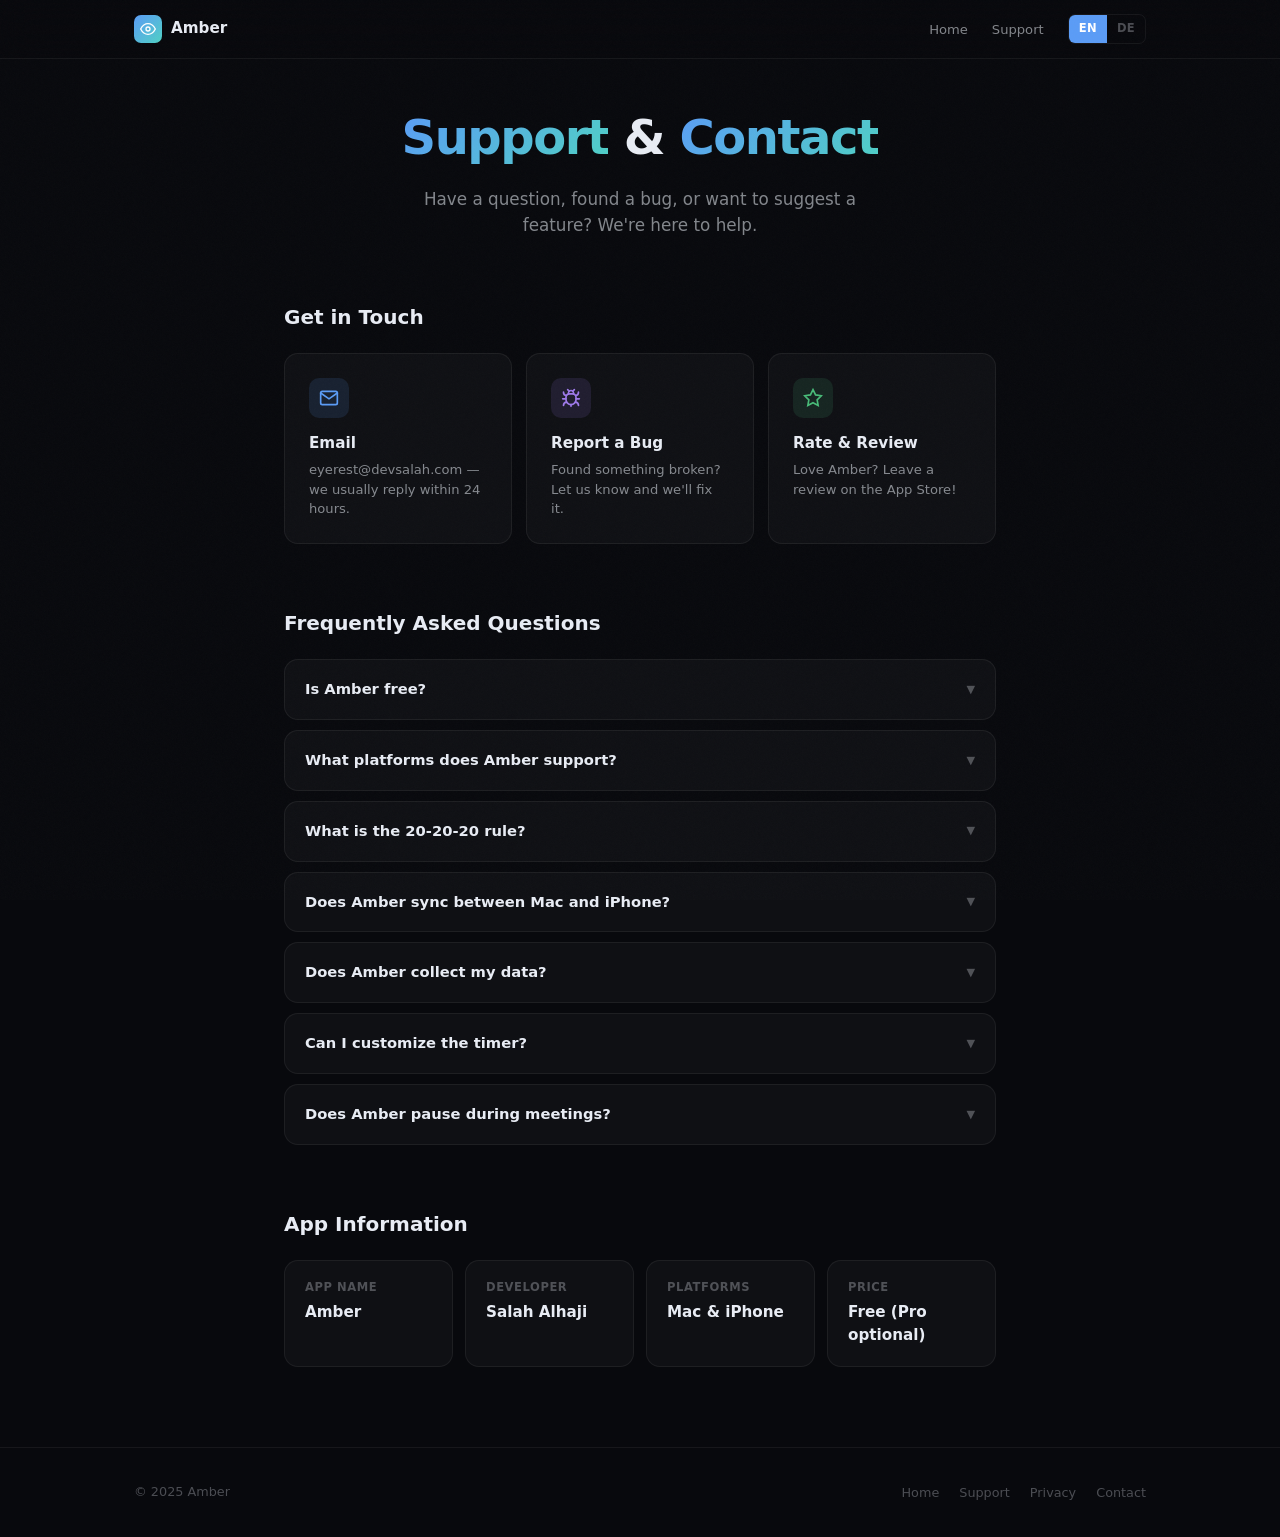
==== support/index.html @ 63a88ee1 "Rebrand EyeRest → Amber across landing pages - Product name EyeRest → Amber in titles, OG/Twitter me" ====
<!DOCTYPE html>
<html lang="en">
<head>
    <meta charset="UTF-8">
    <meta name="viewport" content="width=device-width, initial-scale=1.0">
    <title>Support & Contact — Amber</title>
    <meta name="description" content="Get help with Amber - Smart Eye Break Reminders. Contact support, FAQ, and bug reports.">
    <meta name="keywords" content="amber support, eye break app help, 20-20-20 rule app, contact, FAQ">
    <link rel="canonical" href="https://amber.devsalah.com/support/">
    <meta name="robots" content="index, follow">
    <meta name="author" content="Salah Alhaji">
    <meta name="theme-color" content="#08090d">
    <link rel="icon" type="image/svg+xml" href="/favicon.svg">

    <meta property="og:title" content="Support & Contact — Amber">
    <meta property="og:description" content="Get help with Amber. FAQ, bug reports, and contact.">
    <meta property="og:type" content="website">
    <meta property="og:url" content="https://amber.devsalah.com/support/">
    <meta property="og:site_name" content="Amber">
    <meta property="og:image" content="https://amber.devsalah.com/og-image.svg">

    <meta name="twitter:card" content="summary_large_image">
    <meta name="twitter:title" content="Support & Contact — Amber">
    <meta name="twitter:description" content="Get help with Amber. FAQ, bug reports, and contact.">
    <meta name="twitter:image" content="https://amber.devsalah.com/og-image.svg">

    <script type="application/ld+json">
    {
        "@context": "https://schema.org",
        "@type": "FAQPage",
        "mainEntity": [
            {
                "@type": "Question",
                "name": "Is Amber free?",
                "acceptedAnswer": { "@type": "Answer", "text": "Yes! Amber is free to download and use. Pro features are available as an optional upgrade." }
            },
            {
                "@type": "Question",
                "name": "What platforms does Amber support?",
                "acceptedAnswer": { "@type": "Answer", "text": "Amber is available for macOS (menu bar app) and iPhone (with widgets, Live Activities, and Dynamic Island)." }
            },
            {
                "@type": "Question",
                "name": "What is the 20-20-20 rule?",
                "acceptedAnswer": { "@type": "Answer", "text": "Every 20 minutes, look at something 20 feet (6 meters) away for 20 seconds. This helps reduce eye strain from screen use." }
            },
            {
                "@type": "Question",
                "name": "Does Amber sync between Mac and iPhone?",
                "acceptedAnswer": { "@type": "Answer", "text": "Yes, Amber uses iCloud to sync your settings between Mac and iPhone automatically." }
            },
            {
                "@type": "Question",
                "name": "Does Amber collect my data?",
                "acceptedAnswer": { "@type": "Answer", "text": "No personal data is collected. Amber uses Aptabase for fully anonymous usage analytics. All your data stays on your device." }
            }
        ]
    }
    </script>

    <link rel="stylesheet" href="/style.css">
    <style>
        .support { max-width: 760px; margin: 0 auto; padding: 100px 24px 80px; }
        .support-hero { text-align: center; margin-bottom: 64px; }
        .support-hero h1 {
            font-size: clamp(2rem, 5vw, 3rem); font-weight: 750;
            letter-spacing: -0.03em; margin-bottom: 12px;
        }
        .support-hero h1 span {
            background: linear-gradient(135deg, var(--blue), var(--cyan));
            -webkit-background-clip: text; -webkit-text-fill-color: transparent;
            background-clip: text;
        }
        .support-hero p { color: var(--text-2); font-size: 1.05rem; max-width: 460px; margin: 0 auto; }

        .section-title { font-size: 1.25rem; font-weight: 700; margin-bottom: 20px; }

        .contact-grid {
            display: grid; grid-template-columns: repeat(auto-fit, minmax(200px, 1fr));
            gap: 14px; margin-bottom: 64px;
        }
        .contact-card {
            background: var(--bg-card); border: 1px solid var(--border);
            border-radius: var(--r); padding: 24px; text-decoration: none;
            color: var(--text); transition: all 0.3s ease; display: block;
        }
        .contact-card:hover { border-color: var(--border-h); background: var(--bg-card-h); transform: translateY(-2px); }
        .contact-icon {
            width: 40px; height: 40px; border-radius: 10px;
            display: grid; place-items: center; margin-bottom: 14px;
        }
        .contact-icon svg { width: 20px; height: 20px; }
        .ci-blue { background: rgba(91,156,246,0.12); color: var(--blue); }
        .ci-green { background: rgba(72,187,120,0.12); color: var(--green); }
        .ci-purple { background: rgba(159,122,234,0.12); color: var(--purple); }
        .contact-card h3 { font-size: 0.95rem; font-weight: 650; margin-bottom: 4px; }
        .contact-card p { font-size: 0.82rem; color: var(--text-2); line-height: 1.5; }

        .faq-list { display: flex; flex-direction: column; gap: 10px; margin-bottom: 64px; }
        .faq-item {
            background: var(--bg-card); border: 1px solid var(--border);
            border-radius: var(--r); overflow: hidden;
        }
        .faq-q {
            width: 100%; background: none; border: none; color: var(--text);
            font-family: inherit; font-size: 0.92rem; font-weight: 600;
            text-align: left; padding: 18px 20px; cursor: pointer;
            display: flex; align-items: center; justify-content: space-between; gap: 1rem;
            transition: background 0.2s;
        }
        .faq-q:hover { background: rgba(91,156,246,0.03); }
        .faq-chev { font-size: 0.7rem; color: var(--text-3); transition: transform 0.3s ease; flex-shrink: 0; }
        .faq-item.open .faq-chev { transform: rotate(180deg); }
        .faq-a { max-height: 0; overflow: hidden; transition: max-height 0.35s ease; }
        .faq-item.open .faq-a { max-height: 300px; }
        .faq-a-inner { padding: 0 20px 18px; font-size: 0.87rem; color: var(--text-2); line-height: 1.7; }
        .faq-a-inner a { color: var(--cyan); }

        .info-grid {
            display: grid; grid-template-columns: repeat(auto-fit, minmax(160px, 1fr));
            gap: 12px;
        }
        .info-item {
            background: var(--bg-card); border: 1px solid var(--border);
            border-radius: var(--r); padding: 18px 20px;
        }
        .info-label {
            font-size: 0.72rem; font-weight: 600; color: var(--text-3);
            text-transform: uppercase; letter-spacing: 0.05em; margin-bottom: 4px;
        }
        .info-value { font-size: 0.95rem; font-weight: 650; }

        @media (max-width: 640px) {
            .support { padding: 80px 16px 60px; }
            .contact-grid { grid-template-columns: 1fr; }
        }
    </style>
</head>
<body>

<nav>
    <div class="w">
        <a href="/" class="n-brand">
            <span class="n-logo">
                <svg viewBox="0 0 24 24" fill="none" stroke="white" stroke-width="2" stroke-linecap="round"><path d="M1 12s4-8 11-8 11 8 11 8-4 8-11 8-11-8-11-8z"/><circle cx="12" cy="12" r="3"/></svg>
            </span>
            Amber
        </a>
        <ul class="n-links">
            <li><a href="/" data-en="Home" data-de="Startseite">Home</a></li>
            <li><a href="/support" data-en="Support" data-de="Support">Support</a></li>
            <li>
                <div class="lang-sw">
                    <button onclick="setLang('en')" class="on" id="btn-en">EN</button>
                    <button onclick="setLang('de')" id="btn-de">DE</button>
                </div>
            </li>
        </ul>
    </div>
</nav>

<div class="support">
    <div class="support-hero v">
        <h1><span data-en="Support" data-de="Support">Support</span> & <span data-en="Contact" data-de="Kontakt">Contact</span></h1>
        <p data-en="Have a question, found a bug, or want to suggest a feature? We're here to help." data-de="Hast du eine Frage, einen Bug gefunden oder einen Feature-Wunsch? Wir helfen gerne.">Have a question, found a bug, or want to suggest a feature? We're here to help.</p>
    </div>

    <h2 class="section-title v" data-en="Get in Touch" data-de="Kontaktiere uns">Get in Touch</h2>
    <div class="contact-grid">
        <a href="mailto:eyerest@devsalah.com" class="contact-card v">
            <div class="contact-icon ci-blue">
                <svg viewBox="0 0 24 24" fill="none" stroke="currentColor" stroke-width="2" stroke-linecap="round"><path d="M4 4h16c1.1 0 2 .9 2 2v12c0 1.1-.9 2-2 2H4c-1.1 0-2-.9-2-2V6c0-1.1.9-2 2-2z"/><polyline points="22,6 12,13 2,6"/></svg>
            </div>
            <h3 data-en="Email" data-de="E-Mail">Email</h3>
            <p data-en="eyerest@devsalah.com — we usually reply within 24 hours." data-de="eyerest@devsalah.com — wir antworten in der Regel innerhalb von 24 Stunden.">eyerest@devsalah.com — we usually reply within 24 hours.</p>
        </a>
        <a href="mailto:eyerest@devsalah.com?subject=Bug%20Report%20-%20Amber" class="contact-card v">
            <div class="contact-icon ci-purple">
                <svg viewBox="0 0 24 24" fill="none" stroke="currentColor" stroke-width="2" stroke-linecap="round"><path d="M8 2l1.88 1.88"/><path d="M14.12 3.88L16 2"/><path d="M9 7.13v-1a3.003 3.003 0 116 0v1"/><path d="M12 20c-3.3 0-6-2.7-6-6v-3a4 4 0 014-4h4a4 4 0 014 4v3c0 3.3-2.7 6-6 6"/><path d="M12 20v2"/><path d="M6.53 9C4.6 8.8 3 7.1 3 5"/><path d="M6 13H2"/><path d="M3 21c0-2.1 1.7-3.9 3.8-4"/><path d="M20.97 5c0 2.1-1.6 3.8-3.5 4"/><path d="M22 13h-4"/><path d="M17.2 17c2.1.1 3.8 1.9 3.8 4"/></svg>
            </div>
            <h3 data-en="Report a Bug" data-de="Bug melden">Report a Bug</h3>
            <p data-en="Found something broken? Let us know and we'll fix it." data-de="Etwas kaputt? Lass es uns wissen, wir reparieren es.">Found something broken? Let us know and we'll fix it.</p>
        </a>
        <a href="#" class="contact-card v">
            <div class="contact-icon ci-green">
                <svg viewBox="0 0 24 24" fill="none" stroke="currentColor" stroke-width="2" stroke-linecap="round"><path d="M12 2l3.09 6.26L22 9.27l-5 4.87 1.18 6.88L12 17.77l-6.18 3.25L7 14.14 2 9.27l6.91-1.01L12 2z"/></svg>
            </div>
            <h3 data-en="Rate & Review" data-de="Bewerten">Rate & Review</h3>
            <p data-en="Love Amber? Leave a review on the App Store!" data-de="Amber gefällt dir? Hinterlasse eine Bewertung im App Store!">Love Amber? Leave a review on the App Store!</p>
        </a>
    </div>

    <h2 class="section-title v" data-en="Frequently Asked Questions" data-de="Häufig gestellte Fragen">Frequently Asked Questions</h2>
    <div class="faq-list">
        <div class="faq-item">
            <button class="faq-q" onclick="this.parentElement.classList.toggle('open')">
                <span data-en="Is Amber free?" data-de="Ist Amber kostenlos?">Is Amber free?</span>
                <span class="faq-chev">&#9660;</span>
            </button>
            <div class="faq-a"><div class="faq-a-inner" data-en="Yes! Amber is free to download and use. Pro features like Strict Mode, Calendar Sync, Custom Sounds, and Overlay Themes are available as an optional upgrade." data-de="Ja! Amber ist kostenlos. Pro-Features wie Strenger Modus, Kalender-Sync, Eigene Sounds und Overlay-Themes sind als optionales Upgrade verfügbar.">Yes! Amber is free to download and use. Pro features like Strict Mode, Calendar Sync, Custom Sounds, and Overlay Themes are available as an optional upgrade.</div></div>
        </div>
        <div class="faq-item">
            <button class="faq-q" onclick="this.parentElement.classList.toggle('open')">
                <span data-en="What platforms does Amber support?" data-de="Welche Plattformen unterstützt Amber?">What platforms does Amber support?</span>
                <span class="faq-chev">&#9660;</span>
            </button>
            <div class="faq-a"><div class="faq-a-inner" data-en="Amber is available for macOS (lives in your menu bar) and iPhone (with Home Screen widgets, Live Activities, Dynamic Island, and Lock Screen controls)." data-de="Amber ist verfügbar für macOS (lebt in der Menüleiste) und iPhone (mit Home Screen Widgets, Live Activities, Dynamic Island und Sperrbildschirm-Steuerung).">Amber is available for macOS (lives in your menu bar) and iPhone (with Home Screen widgets, Live Activities, Dynamic Island, and Lock Screen controls).</div></div>
        </div>
        <div class="faq-item">
            <button class="faq-q" onclick="this.parentElement.classList.toggle('open')">
                <span data-en="What is the 20-20-20 rule?" data-de="Was ist die 20-20-20 Regel?">What is the 20-20-20 rule?</span>
                <span class="faq-chev">&#9660;</span>
            </button>
            <div class="faq-a"><div class="faq-a-inner" data-en="Every 20 minutes, look at something 20 feet (about 6 meters) away for 20 seconds. This simple practice, recommended by ophthalmologists, helps reduce digital eye strain." data-de="Alle 20 Minuten 20 Sekunden lang auf etwas in 6 Metern Entfernung schauen. Diese einfache Übung wird von Augenärzten empfohlen und hilft, digitale Augenbelastung zu reduzieren.">Every 20 minutes, look at something 20 feet (about 6 meters) away for 20 seconds. This simple practice, recommended by ophthalmologists, helps reduce digital eye strain.</div></div>
        </div>
        <div class="faq-item">
            <button class="faq-q" onclick="this.parentElement.classList.toggle('open')">
                <span data-en="Does Amber sync between Mac and iPhone?" data-de="Synchronisiert Amber zwischen Mac und iPhone?">Does Amber sync between Mac and iPhone?</span>
                <span class="faq-chev">&#9660;</span>
            </button>
            <div class="faq-a"><div class="faq-a-inner" data-en="Yes! Amber uses iCloud to automatically sync your settings between Mac and iPhone. No account needed — just your Apple ID." data-de="Ja! Amber nutzt iCloud, um deine Einstellungen automatisch zwischen Mac und iPhone zu synchronisieren. Kein Account nötig — nur deine Apple ID.">Yes! Amber uses iCloud to automatically sync your settings between Mac and iPhone. No account needed — just your Apple ID.</div></div>
        </div>
        <div class="faq-item">
            <button class="faq-q" onclick="this.parentElement.classList.toggle('open')">
                <span data-en="Does Amber collect my data?" data-de="Sammelt Amber meine Daten?">Does Amber collect my data?</span>
                <span class="faq-chev">&#9660;</span>
            </button>
            <div class="faq-a"><div class="faq-a-inner" data-en="No personal data is collected. Amber uses Aptabase for fully anonymous, GDPR-compliant usage analytics. All your preferences and statistics stay on your device. Read our <a href='/privacy.html'>Privacy Policy</a> for details." data-de="Keine persönlichen Daten werden erfasst. Amber verwendet Aptabase für vollständig anonyme, DSGVO-konforme Nutzungsanalysen. Alle Einstellungen und Statistiken bleiben auf deinem Gerät. Lies unsere <a href='/privacy.html'>Datenschutzerklärung</a> für Details.">No personal data is collected. Amber uses Aptabase for fully anonymous, GDPR-compliant usage analytics. All your preferences and statistics stay on your device. Read our <a href="/privacy.html">Privacy Policy</a> for details.</div></div>
        </div>
        <div class="faq-item">
            <button class="faq-q" onclick="this.parentElement.classList.toggle('open')">
                <span data-en="Can I customize the timer?" data-de="Kann ich den Timer anpassen?">Can I customize the timer?</span>
                <span class="faq-chev">&#9660;</span>
            </button>
            <div class="faq-a"><div class="faq-a-inner" data-en="Yes! You can set work intervals from 1 to 60 minutes and rest periods from 5 to 120 seconds. The default follows the 20-20-20 rule (20 minutes work, 20 seconds break)." data-de="Ja! Du kannst Arbeitsintervalle von 1 bis 60 Minuten und Pausen von 5 bis 120 Sekunden einstellen. Standard ist die 20-20-20 Regel (20 Minuten Arbeit, 20 Sekunden Pause).">Yes! You can set work intervals from 1 to 60 minutes and rest periods from 5 to 120 seconds. The default follows the 20-20-20 rule (20 minutes work, 20 seconds break).</div></div>
        </div>
        <div class="faq-item">
            <button class="faq-q" onclick="this.parentElement.classList.toggle('open')">
                <span data-en="Does Amber pause during meetings?" data-de="Pausiert Amber bei Meetings?">Does Amber pause during meetings?</span>
                <span class="faq-chev">&#9660;</span>
            </button>
            <div class="faq-a"><div class="faq-a-inner" data-en="Yes! With the Calendar Sync Pro feature, Amber automatically skips breaks during meetings and events. It will never interrupt a call." data-de="Ja! Mit der Kalender-Sync Pro-Funktion überspringt Amber automatisch Pausen während Terminen und Events. Es unterbricht nie einen Call.">Yes! With the Calendar Sync Pro feature, Amber automatically skips breaks during meetings and events. It will never interrupt a call.</div></div>
        </div>
    </div>

    <h2 class="section-title v" data-en="App Information" data-de="App-Informationen">App Information</h2>
    <div class="info-grid">
        <div class="info-item v">
            <div class="info-label" data-en="App Name" data-de="App-Name">App Name</div>
            <div class="info-value">Amber</div>
        </div>
        <div class="info-item v">
            <div class="info-label">Developer</div>
            <div class="info-value">Salah Alhaji</div>
        </div>
        <div class="info-item v">
            <div class="info-label" data-en="Platforms" data-de="Plattformen">Platforms</div>
            <div class="info-value">Mac & iPhone</div>
        </div>
        <div class="info-item v">
            <div class="info-label" data-en="Price" data-de="Preis">Price</div>
            <div class="info-value" data-en="Free (Pro optional)" data-de="Kostenlos (Pro optional)">Free (Pro optional)</div>
        </div>
    </div>
</div>

<footer>
    <div class="w">
        <span class="f-left">&copy; 2025 Amber</span>
        <ul class="f-links">
            <li><a href="/" data-en="Home" data-de="Startseite">Home</a></li>
            <li><a href="/support" data-en="Support" data-de="Support">Support</a></li>
            <li><a href="/privacy.html" data-en="Privacy" data-de="Datenschutz">Privacy</a></li>
            <li><a href="mailto:eyerest@devsalah.com" data-en="Contact" data-de="Kontakt">Contact</a></li>
        </ul>
    </div>
</footer>

<script>
let L = localStorage.getItem('lang') || 'en';
function setLang(l) {
    L = l; localStorage.setItem('lang', l);
    document.documentElement.lang = l;
    document.getElementById('btn-en').classList.toggle('on', l==='en');
    document.getElementById('btn-de').classList.toggle('on', l==='de');
    document.querySelectorAll('[data-en]').forEach(e => {
        const t = e.getAttribute('data-'+l);
        if(t) e.innerHTML = t;
    });
}
const obs = new IntersectionObserver(es => {
    es.forEach(e => { if(e.isIntersecting) e.target.classList.add('show'); });
}, { threshold: 0.15 });
document.querySelectorAll('.v').forEach(e => obs.observe(e));
setLang(L);
</script>
</body>
</html>
---- style.css ----
/* ===== Reset ===== */
*, *::before, *::after { margin: 0; padding: 0; box-sizing: border-box; }

:root {
    --bg: #08090d;
    --bg-2: #0e1017;
    --bg-card: rgba(255,255,255,0.03);
    --bg-card-h: rgba(255,255,255,0.06);
    --border: rgba(255,255,255,0.06);
    --border-h: rgba(255,255,255,0.12);
    --text: #e8ecf4;
    --text-2: rgba(232,236,244,0.55);
    --text-3: rgba(232,236,244,0.3);
    --blue: #5b9cf6;
    --cyan: #4fd1c5;
    --green: #48bb78;
    --yellow: #ecc94b;
    --orange: #ed8936;
    --purple: #9f7aea;
    --red: #fc8181;
    --r: 14px;
    --r-lg: 20px;
    --max: 1060px;
}

html { scroll-behavior: smooth; -webkit-font-smoothing: antialiased; }
body {
    font-family: 'SF Pro Display', -apple-system, BlinkMacSystemFont, system-ui, sans-serif;
    background: var(--bg);
    color: var(--text);
    line-height: 1.55;
    overflow-x: hidden;
}

/* noise overlay */
body::after {
    content: '';
    position: fixed;
    inset: 0;
    z-index: 9999;
    pointer-events: none;
    opacity: 0.025;
    background-image: url("data:image/svg+xml,%3Csvg viewBox='0 0 256 256' xmlns='http://www.w3.org/2000/svg'%3E%3Cfilter id='n'%3E%3CfeTurbulence type='fractalNoise' baseFrequency='0.9' numOctaves='4' stitchTiles='stitch'/%3E%3C/filter%3E%3Crect width='100%25' height='100%25' filter='url(%23n)'/%3E%3C/svg%3E");
    background-repeat: repeat;
    background-size: 128px;
}

a { color: inherit; text-decoration: none; }
img { display: block; max-width: 100%; }
button { font: inherit; cursor: pointer; }

.w { max-width: var(--max); margin: 0 auto; padding: 0 24px; }

/* ===== Nav ===== */
nav {
    position: fixed; top: 0; left: 0; right: 0; z-index: 100;
    padding: 14px 0;
    backdrop-filter: blur(16px); -webkit-backdrop-filter: blur(16px);
    background: rgba(8,9,13,0.75);
    border-bottom: 1px solid var(--border);
}
nav .w { display: flex; align-items: center; justify-content: space-between; }

.n-brand {
    display: flex; align-items: center; gap: 9px;
    font-weight: 700; font-size: 0.95rem;
}
.n-logo {
    width: 28px; height: 28px;
    background: linear-gradient(135deg, var(--blue), var(--cyan));
    border-radius: 7px;
    display: grid; place-items: center;
}
.n-logo svg { width: 16px; height: 16px; }

.n-links { display: flex; align-items: center; gap: 24px; list-style: none; }
.n-links a { font-size: 0.82rem; color: var(--text-2); transition: color .2s; font-weight: 500; }
.n-links a:hover { color: var(--text); }

.lang-sw {
    display: flex; border: 1px solid var(--border); border-radius: 7px; overflow: hidden;
}
.lang-sw button {
    background: none; border: none; color: var(--text-3);
    font-size: 0.72rem; font-weight: 700; padding: 5px 10px;
    letter-spacing: 0.03em; transition: all .2s;
}
.lang-sw button.on { background: var(--blue); color: #fff; }

.n-mob { display: none; background: none; border: none; color: var(--text); font-size: 20px; }

/* ===== Hero ===== */
.hero {
    min-height: 100vh; min-height: 100dvh;
    display: flex; align-items: center; justify-content: center;
    text-align: center; padding: 100px 0 80px;
    position: relative;
}

/* Subtle radial glow */
.hero::before {
    content: ''; position: absolute;
    top: -15%; left: 50%; transform: translateX(-50%);
    width: 700px; height: 700px;
    background: radial-gradient(circle, rgba(91,156,246,0.07) 0%, transparent 65%);
    pointer-events: none;
}

.hero-top {
    display: inline-flex; align-items: center; gap: 8px;
    border: 1px solid var(--border);
    padding: 6px 16px 6px 8px;
    border-radius: 100px;
    font-size: 0.78rem; font-weight: 500; color: var(--text-2);
    margin-bottom: 32px;
}
.hero-dot {
    width: 7px; height: 7px; border-radius: 50%;
    background: var(--green);
    box-shadow: 0 0 8px var(--green);
    animation: pulse 2s ease-in-out infinite;
}
@keyframes pulse { 0%,100%{ opacity:1; } 50%{ opacity:.4; } }

.hero h1 {
    font-size: clamp(2.6rem, 5.5vw, 4.2rem);
    font-weight: 750; line-height: 1.08;
    letter-spacing: -0.03em;
    margin-bottom: 20px;
}
.hero h1 span {
    background: linear-gradient(135deg, var(--blue), var(--cyan));
    -webkit-background-clip: text; background-clip: text;
    -webkit-text-fill-color: transparent;
}
.hero > .w > p {
    font-size: 1.05rem; color: var(--text-2);
    max-width: 440px; margin: 0 auto 36px;
    line-height: 1.65;
}

.hero-btns { display: flex; gap: 12px; justify-content: center; flex-wrap: wrap; }
.btn {
    display: inline-flex; align-items: center; gap: 8px;
    padding: 12px 24px; border-radius: 10px;
    font-size: 0.88rem; font-weight: 600;
    transition: transform .2s, box-shadow .2s;
}
.btn:hover { transform: translateY(-1px); }
.btn-p {
    background: linear-gradient(135deg, var(--blue), var(--cyan));
    color: #fff;
    box-shadow: 0 4px 20px rgba(91,156,246,0.25);
}
.btn-p:hover { box-shadow: 0 6px 28px rgba(91,156,246,0.35); }
.btn-s {
    background: var(--bg-card);
    border: 1px solid var(--border);
    color: var(--text);
}
.btn-s:hover { border-color: var(--border-h); background: var(--bg-card-h); }
.btn svg { width: 18px; height: 18px; flex-shrink: 0; }

/* ===== Device mockup ===== */
.hero-visual {
    margin-top: 64px;
    position: relative;
    display: flex; justify-content: center; gap: 24px;
    perspective: 1000px;
}

.device-mac {
    width: 580px; max-width: 80vw;
    border-radius: 12px;
    border: 1px solid var(--border);
    background: var(--bg-2);
    overflow: hidden;
    box-shadow: 0 20px 60px rgba(0,0,0,0.5);
}
.device-mac-bar {
    height: 32px; background: rgba(255,255,255,0.04);
    display: flex; align-items: center; padding: 0 12px; gap: 6px;
    border-bottom: 1px solid var(--border);
}
.device-mac-dot { width: 10px; height: 10px; border-radius: 50%; }
.device-mac-dot:nth-child(1) { background: #ff5f57; }
.device-mac-dot:nth-child(2) { background: #febc2e; }
.device-mac-dot:nth-child(3) { background: #28c840; }
.device-mac-body {
    aspect-ratio: 16/10;
    display: grid; place-items: center;
    color: var(--text-3); font-size: 0.85rem;
    position: relative; overflow: hidden;
}

/* Animated timer inside mac mockup */
.mock-timer {
    text-align: center;
}
.mock-timer-ring {
    width: 120px; height: 120px;
    border-radius: 50%;
    border: 3px solid var(--border);
    position: relative;
    margin: 0 auto 16px;
}
.mock-timer-ring::after {
    content: '';
    position: absolute; inset: -3px;
    border-radius: 50%;
    border: 3px solid transparent;
    border-top-color: var(--blue);
    animation: spin 4s linear infinite;
}
@keyframes spin { to { transform: rotate(360deg); } }
.mock-timer-time {
    position: absolute; inset: 0;
    display: grid; place-items: center;
    font-size: 1.5rem; font-weight: 700;
    font-variant-numeric: tabular-nums;
    color: var(--text);
}
.mock-timer-label {
    font-size: 0.75rem; color: var(--text-2);
    font-weight: 500;
}

.device-phone {
    width: 160px;
    border-radius: 24px;
    border: 1px solid var(--border);
    background: var(--bg-2);
    overflow: hidden;
    box-shadow: 0 20px 60px rgba(0,0,0,0.5);
    position: absolute;
    right: -40px; bottom: -20px;
}
.device-phone-notch {
    height: 24px; display: flex; justify-content: center; padding-top: 6px;
}
.device-phone-notch-inner {
    width: 60px; height: 14px;
    background: var(--bg); border-radius: 10px;
}
.device-phone-body {
    aspect-ratio: 9/16;
    display: grid; place-items: center;
    color: var(--text-3); font-size: 0.75rem;
    padding: 8px;
}

/* ===== Rule ===== */
.rule { padding: 100px 0; }
.rule .w { display: grid; grid-template-columns: 1fr 1fr; gap: 64px; align-items: center; }

.rule-text h2 {
    font-size: 2rem; font-weight: 750; letter-spacing: -0.02em;
    margin-bottom: 16px; line-height: 1.15;
}
.rule-text p { color: var(--text-2); max-width: 400px; }

.rule-steps { display: flex; flex-direction: column; gap: 16px; }
.rule-step {
    display: flex; align-items: center; gap: 20px;
    padding: 20px 24px;
    background: var(--bg-card);
    border: 1px solid var(--border);
    border-radius: var(--r);
    transition: border-color .2s, background .2s;
}
.rule-step:hover { border-color: var(--border-h); background: var(--bg-card-h); }

.rule-num {
    font-size: 2.2rem; font-weight: 800; line-height: 1;
    min-width: 56px; text-align: center;
    font-variant-numeric: tabular-nums;
}
.rule-step:nth-child(1) .rule-num { color: var(--blue); }
.rule-step:nth-child(2) .rule-num { color: var(--green); }
.rule-step:nth-child(3) .rule-num { color: var(--cyan); }

.rule-step-text strong { display: block; font-weight: 600; margin-bottom: 2px; }
.rule-step-text span { font-size: 0.85rem; color: var(--text-2); }

/* ===== Bento Features ===== */
.bento { padding: 100px 0; background: var(--bg-2); }
.bento-head { margin-bottom: 48px; }
.bento-head h2 {
    font-size: 2rem; font-weight: 750; letter-spacing: -0.02em;
    margin-bottom: 10px;
}
.bento-head p { color: var(--text-2); max-width: 460px; }

.bento-grid {
    display: grid;
    grid-template-columns: repeat(3, 1fr);
    grid-auto-rows: auto;
    gap: 14px;
}

.b-card {
    padding: 28px;
    background: var(--bg-card);
    border: 1px solid var(--border);
    border-radius: var(--r);
    transition: border-color .3s, background .3s;
    position: relative; overflow: hidden;
}
.b-card:hover { border-color: var(--border-h); background: var(--bg-card-h); }

.b-card.span-2 { grid-column: span 2; }

.b-icon {
    width: 40px; height: 40px;
    border-radius: 10px;
    display: grid; place-items: center;
    margin-bottom: 16px;
}
.b-icon svg { width: 20px; height: 20px; }

.b-card h3 { font-size: 0.95rem; font-weight: 650; margin-bottom: 6px; }
.b-card p { font-size: 0.85rem; color: var(--text-2); line-height: 1.55; max-width: 320px; }

/* icon colors */
.bi-blue { background: rgba(91,156,246,0.12); color: var(--blue); }
.bi-green { background: rgba(72,187,120,0.12); color: var(--green); }
.bi-purple { background: rgba(159,122,234,0.12); color: var(--purple); }
.bi-cyan { background: rgba(79,209,197,0.12); color: var(--cyan); }
.bi-orange { background: rgba(237,137,54,0.12); color: var(--orange); }
.bi-yellow { background: rgba(236,201,75,0.12); color: var(--yellow); }

/* ===== Platforms ===== */
.plat { padding: 100px 0; }
.plat .w { display: grid; grid-template-columns: 1fr 1fr; gap: 16px; }

.plat-card {
    padding: 36px;
    background: var(--bg-card);
    border: 1px solid var(--border);
    border-radius: var(--r-lg);
    transition: border-color .3s;
}
.plat-card:hover { border-color: var(--border-h); }

.plat-card h3 {
    display: flex; align-items: center; gap: 10px;
    font-size: 1.15rem; font-weight: 700; margin-bottom: 8px;
}
.plat-card h3 svg { width: 22px; height: 22px; color: var(--text-2); }
.plat-card > p { font-size: 0.85rem; color: var(--text-2); margin-bottom: 20px; }

.plat-list { list-style: none; display: flex; flex-direction: column; gap: 10px; }
.plat-list li {
    display: flex; align-items: center; gap: 10px;
    font-size: 0.85rem; color: var(--text-2);
}
.plat-check {
    width: 18px; height: 18px; flex-shrink: 0;
    border-radius: 50%;
    background: rgba(72,187,120,0.12);
    display: grid; place-items: center;
}
.plat-check svg { width: 10px; height: 10px; color: var(--green); }

/* ===== Pro ===== */
.pro { padding: 100px 0; background: var(--bg-2); position: relative; overflow: hidden; }
.pro::before {
    content: ''; position: absolute;
    top: -100px; right: -100px;
    width: 500px; height: 500px;
    background: radial-gradient(circle, rgba(236,201,75,0.04), transparent 65%);
    pointer-events: none;
}
.pro .w { position: relative; z-index: 1; text-align: center; }

.pro-pill {
    display: inline-flex; align-items: center; gap: 6px;
    background: linear-gradient(135deg, var(--yellow), var(--orange));
    color: #000; font-weight: 700; font-size: 0.78rem;
    padding: 6px 16px; border-radius: 100px;
    margin-bottom: 20px;
}
.pro-pill svg { width: 14px; height: 14px; }

.pro h2 {
    font-size: 2rem; font-weight: 750; letter-spacing: -0.02em;
    margin-bottom: 10px;
}
.pro > .w > p { color: var(--text-2); max-width: 420px; margin: 0 auto; }

.pro-grid {
    display: grid; grid-template-columns: repeat(3, 1fr);
    gap: 14px; margin-top: 40px; text-align: left;
}
.pro-item {
    padding: 22px;
    background: var(--bg-card);
    border: 1px solid var(--border);
    border-radius: var(--r);
    transition: border-color .3s;
}
.pro-item:hover { border-color: var(--border-h); }
.pro-item h4 { font-size: 0.9rem; font-weight: 650; margin-bottom: 4px; }
.pro-item p { font-size: 0.8rem; color: var(--text-2); line-height: 1.5; }

/* ===== CTA ===== */
.cta {
    padding: 120px 0; text-align: center;
    position: relative;
}
.cta::before {
    content: ''; position: absolute;
    bottom: 0; left: 50%; transform: translateX(-50%);
    width: 600px; height: 300px;
    background: radial-gradient(ellipse, rgba(79,209,197,0.06), transparent 70%);
    pointer-events: none;
}
.cta .w { position: relative; z-index: 1; }
.cta h2 {
    font-size: clamp(1.8rem, 4vw, 2.8rem);
    font-weight: 750; letter-spacing: -0.025em;
    margin-bottom: 12px;
}
.cta p { color: var(--text-2); margin-bottom: 36px; }

/* ===== Footer ===== */
footer {
    padding: 32px 0;
    border-top: 1px solid var(--border);
}
footer .w {
    display: flex; align-items: center; justify-content: space-between;
    flex-wrap: wrap; gap: 12px;
}
.f-left { font-size: 0.8rem; color: var(--text-3); }
.f-links { display: flex; gap: 20px; list-style: none; }
.f-links a { font-size: 0.8rem; color: var(--text-3); transition: color .2s; }
.f-links a:hover { color: var(--text); }

/* ===== Scroll Animation ===== */
.v {
    opacity: 0; transform: translateY(20px);
    transition: opacity .55s ease, transform .55s ease;
}
.v.show { opacity: 1; transform: translateY(0); }

/* ===== Responsive ===== */
@media (max-width: 800px) {
    section, .bento, .pro, .cta { padding: 64px 0; }
    .n-links { display: none; }
    .n-links.open {
        display: flex; flex-direction: column;
        position: absolute; top: 100%; left: 0; right: 0;
        background: var(--bg-2); border: 1px solid var(--border);
        border-radius: 0 0 var(--r) var(--r);
        padding: 16px; gap: 14px; margin-top: 14px;
    }
    .n-mob { display: block; }

    .rule .w { grid-template-columns: 1fr; gap: 40px; }
    .bento-grid { grid-template-columns: 1fr; }
    .b-card.span-2 { grid-column: span 1; }
    .plat .w { grid-template-columns: 1fr; }
    .pro-grid { grid-template-columns: 1fr; }

    .device-phone { display: none; }
    .device-mac { width: 100%; }

    .hero h1 { font-size: 2.2rem; }
    .hero-visual { margin-top: 48px; }
}

/* ===== Waitlist Section ===== */
.waitlist-section {
  text-align: center;
  padding: 60px 20px;
  background: #f8f8f8;
}
.waitlist-section h2 { font-size: 2rem; margin-bottom: 10px; color: #111; }
.waitlist-section p { color: #666; margin-bottom: 20px; }
#countdown { font-size: 1.2rem; font-weight: bold; margin-bottom: 30px; color: #333; }
#waitlist-form { display: flex; justify-content: center; gap: 10px; flex-wrap: wrap; }
#waitlist-form input[type="email"] { padding: 12px 20px; border: 1px solid #ddd; border-radius: 8px; font-size: 1rem; width: 280px; }
#waitlist-form button { padding: 12px 28px; background: #000; color: #fff; border: none; border-radius: 8px; font-size: 1rem; cursor: pointer; }
#waitlist-form button:hover { background: #333; }
#waitlist-message { margin-top: 15px; font-weight: bold; }
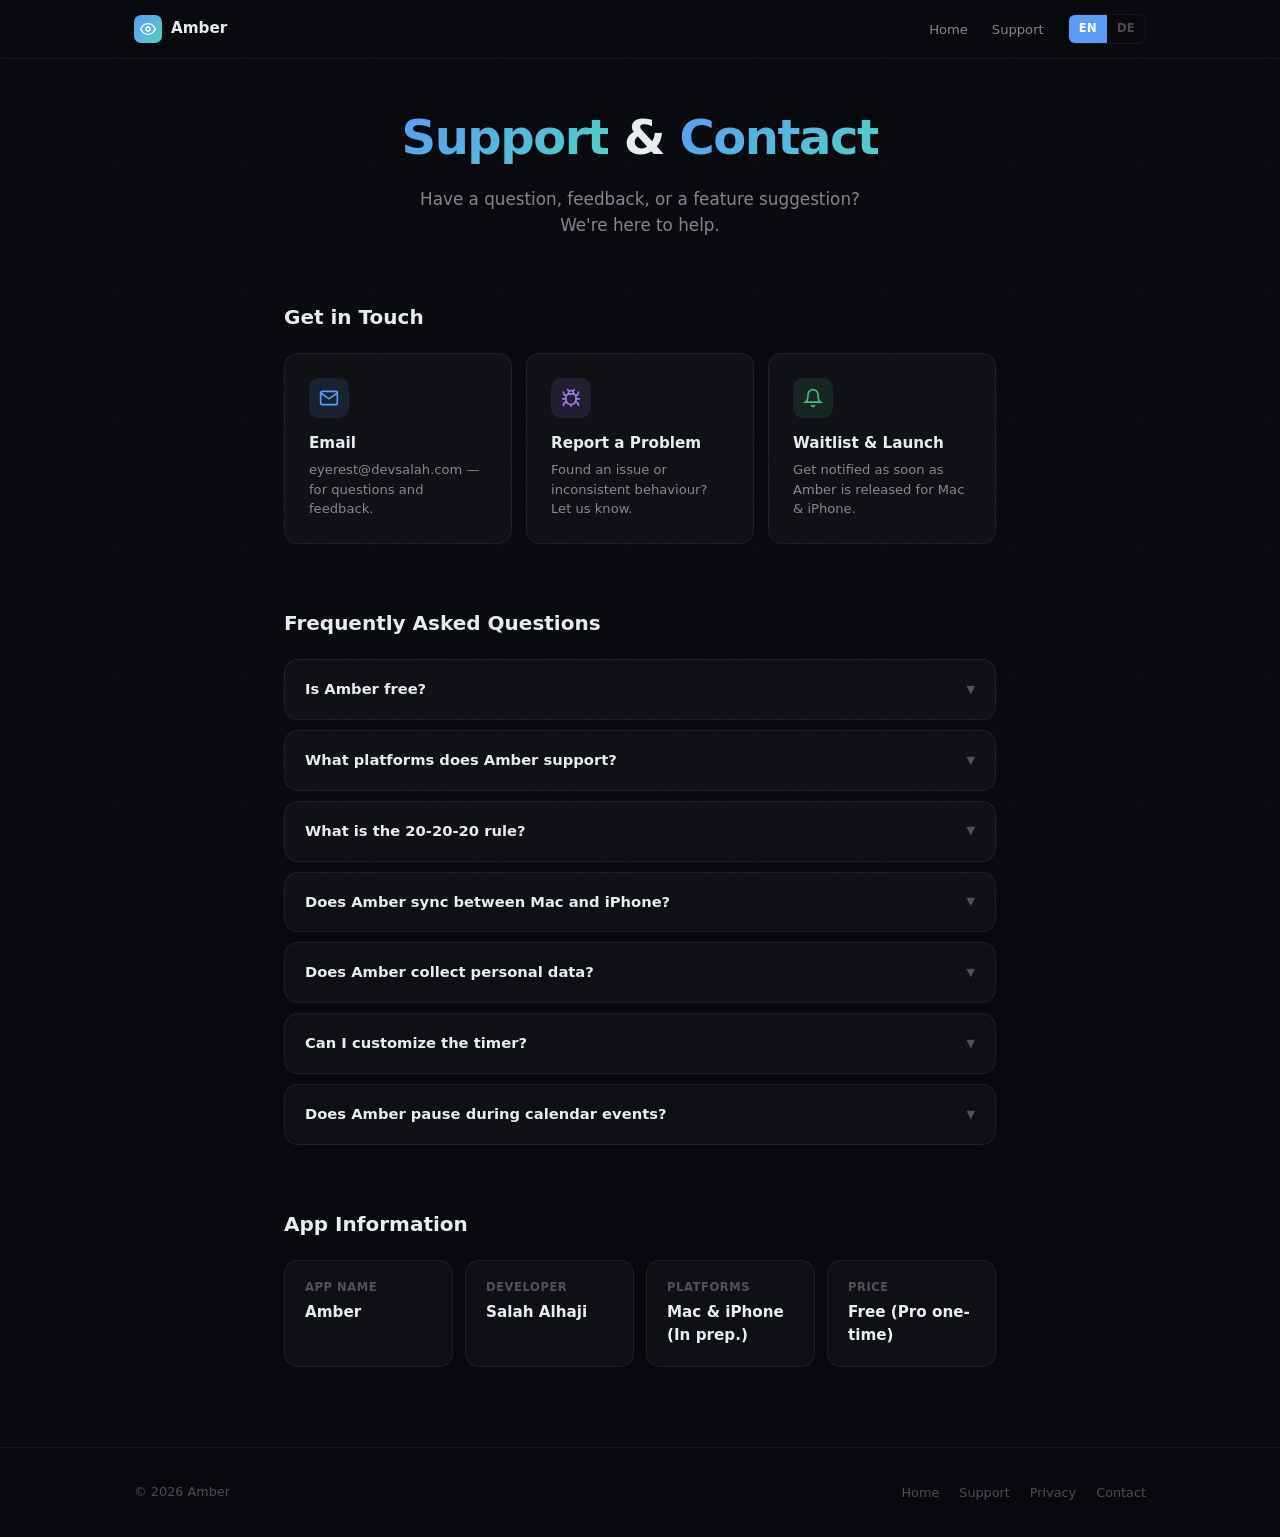
==== commit f90b4072: "fix: landingpage auf wahren vorabstand bringen - verfügbarkeit: "in vorbereitung" statt "available n" ====
--- a/support/index.html
+++ b/support/index.html
@@ -4,7 +4,7 @@
     <meta charset="UTF-8">
     <meta name="viewport" content="width=device-width, initial-scale=1.0">
     <title>Support & Contact — Amber</title>
-    <meta name="description" content="Get help with Amber - Smart Eye Break Reminders. Contact support, FAQ, and bug reports.">
+    <meta name="description" content="Get help with Amber - Smart Eye Break Reminders. Contact support, FAQ, and project information.">
     <meta name="keywords" content="amber support, eye break app help, 20-20-20 rule app, contact, FAQ">
     <link rel="canonical" href="https://amber.devsalah.com/support/">
     <meta name="robots" content="index, follow">
@@ -32,27 +32,27 @@
             {
                 "@type": "Question",
                 "name": "Is Amber free?",
-                "acceptedAnswer": { "@type": "Answer", "text": "Yes! Amber is free to download and use. Pro features are available as an optional upgrade." }
+                "acceptedAnswer": { "@type": "Answer", "text": "Amber is in preparation. The base version will be free; Amber Pro is an optional one-time purchase without subscription." }
             },
             {
                 "@type": "Question",
                 "name": "What platforms does Amber support?",
-                "acceptedAnswer": { "@type": "Answer", "text": "Amber is available for macOS (menu bar app) and iPhone (with widgets, Live Activities, and Dynamic Island)." }
+                "acceptedAnswer": { "@type": "Answer", "text": "Amber is in preparation for macOS (menu bar app) and iPhone (with widgets, Live Activities, and Dynamic Island)." }
             },
             {
                 "@type": "Question",
                 "name": "What is the 20-20-20 rule?",
-                "acceptedAnswer": { "@type": "Answer", "text": "Every 20 minutes, look at something 20 feet (6 meters) away for 20 seconds. This helps reduce eye strain from screen use." }
+                "acceptedAnswer": { "@type": "Answer", "text": "Every 20 minutes, look at something 20 feet (about 6 meters) away for 20 seconds. It is a simple rule of thumb for regular screen breaks." }
             },
             {
                 "@type": "Question",
                 "name": "Does Amber sync between Mac and iPhone?",
-                "acceptedAnswer": { "@type": "Answer", "text": "Yes, Amber uses iCloud to sync your settings between Mac and iPhone automatically." }
+                "acceptedAnswer": { "@type": "Answer", "text": "Your settings sync via iCloud. With Amber Pro, a break on one device can also show a reminder on your other device; the timers themselves are not kept in sync." }
             },
             {
                 "@type": "Question",
                 "name": "Does Amber collect my data?",
-                "acceptedAnswer": { "@type": "Answer", "text": "No personal data is collected. Amber uses Aptabase for fully anonymous usage analytics. All your data stays on your device." }
+                "acceptedAnswer": { "@type": "Answer", "text": "Amber needs no account. Break history stays on your device; settings are also synced via iCloud. The app sends usage statistics (Aptabase) and crash reports (self-hosted Bugsink) without name or email address." }
             }
         ]
     }
@@ -117,7 +117,7 @@
         .faq-a-inner a { color: var(--cyan); }
 
         .info-grid {
-            display: grid; grid-template-columns: repeat(auto-fit, minmax(160px, 1fr));
+            display: grid; grid-template-columns: repeat(auto-fit, minmax(140px, 1fr));
             gap: 12px;
         }
         .info-item {
@@ -161,8 +161,8 @@
 
 <div class="support">
     <div class="support-hero v">
-        <h1><span data-en="Support" data-de="Support">Support</span> & <span data-en="Contact" data-de="Kontakt">Contact</span></h1>
-        <p data-en="Have a question, found a bug, or want to suggest a feature? We're here to help." data-de="Hast du eine Frage, einen Bug gefunden oder einen Feature-Wunsch? Wir helfen gerne.">Have a question, found a bug, or want to suggest a feature? We're here to help.</p>
+        <h1><span data-en="Support" data-de="Support">Support</span> &amp; <span data-en="Contact" data-de="Kontakt">Contact</span></h1>
+        <p data-en="Have a question, feedback, or a feature suggestion? We're here to help." data-de="Hast du eine Frage, Feedback oder einen Feature-Wunsch? Wir helfen gerne.">Have a question, feedback, or a feature suggestion? We're here to help.</p>
     </div>
 
     <h2 class="section-title v" data-en="Get in Touch" data-de="Kontaktiere uns">Get in Touch</h2>
@@ -172,21 +172,21 @@
                 <svg viewBox="0 0 24 24" fill="none" stroke="currentColor" stroke-width="2" stroke-linecap="round"><path d="M4 4h16c1.1 0 2 .9 2 2v12c0 1.1-.9 2-2 2H4c-1.1 0-2-.9-2-2V6c0-1.1.9-2 2-2z"/><polyline points="22,6 12,13 2,6"/></svg>
             </div>
             <h3 data-en="Email" data-de="E-Mail">Email</h3>
-            <p data-en="eyerest@devsalah.com — we usually reply within 24 hours." data-de="eyerest@devsalah.com — wir antworten in der Regel innerhalb von 24 Stunden.">eyerest@devsalah.com — we usually reply within 24 hours.</p>
+            <p data-en="eyerest@devsalah.com — for questions and feedback." data-de="eyerest@devsalah.com — für Fragen und Feedback.">eyerest@devsalah.com — for questions and feedback.</p>
         </a>
         <a href="mailto:eyerest@devsalah.com?subject=Bug%20Report%20-%20Amber" class="contact-card v">
             <div class="contact-icon ci-purple">
                 <svg viewBox="0 0 24 24" fill="none" stroke="currentColor" stroke-width="2" stroke-linecap="round"><path d="M8 2l1.88 1.88"/><path d="M14.12 3.88L16 2"/><path d="M9 7.13v-1a3.003 3.003 0 116 0v1"/><path d="M12 20c-3.3 0-6-2.7-6-6v-3a4 4 0 014-4h4a4 4 0 014 4v3c0 3.3-2.7 6-6 6"/><path d="M12 20v2"/><path d="M6.53 9C4.6 8.8 3 7.1 3 5"/><path d="M6 13H2"/><path d="M3 21c0-2.1 1.7-3.9 3.8-4"/><path d="M20.97 5c0 2.1-1.6 3.8-3.5 4"/><path d="M22 13h-4"/><path d="M17.2 17c2.1.1 3.8 1.9 3.8 4"/></svg>
             </div>
-            <h3 data-en="Report a Bug" data-de="Bug melden">Report a Bug</h3>
-            <p data-en="Found something broken? Let us know and we'll fix it." data-de="Etwas kaputt? Lass es uns wissen, wir reparieren es.">Found something broken? Let us know and we'll fix it.</p>
-        </a>
-        <a href="#" class="contact-card v">
+            <h3 data-en="Report a Problem" data-de="Problem melden">Report a Problem</h3>
+            <p data-en="Found an issue or inconsistent behaviour? Let us know." data-de="Problem oder Fehler gefunden? Gib uns Bescheid.">Found an issue or inconsistent behaviour? Let us know.</p>
+        </a>
+        <a href="/#waitlist" class="contact-card v">
             <div class="contact-icon ci-green">
-                <svg viewBox="0 0 24 24" fill="none" stroke="currentColor" stroke-width="2" stroke-linecap="round"><path d="M12 2l3.09 6.26L22 9.27l-5 4.87 1.18 6.88L12 17.77l-6.18 3.25L7 14.14 2 9.27l6.91-1.01L12 2z"/></svg>
+                <svg viewBox="0 0 24 24" fill="none" stroke="currentColor" stroke-width="2" stroke-linecap="round"><path d="M18 8A6 6 0 0 0 6 8c0 7-3 9-3 9h18s-3-2-3-9"></path><path d="M13.73 21a2 2 0 0 1-3.46 0"></path></svg>
             </div>
-            <h3 data-en="Rate & Review" data-de="Bewerten">Rate & Review</h3>
-            <p data-en="Love Amber? Leave a review on the App Store!" data-de="Amber gefällt dir? Hinterlasse eine Bewertung im App Store!">Love Amber? Leave a review on the App Store!</p>
+            <h3 data-en="Waitlist &amp; Launch" data-de="Warteliste &amp; Start">Waitlist &amp; Launch</h3>
+            <p data-en="Get notified as soon as Amber is released for Mac &amp; iPhone." data-de="Werde benachrichtigt, sobald Amber für Mac und iPhone verfügbar ist.">Get notified as soon as Amber is released for Mac &amp; iPhone.</p>
         </a>
     </div>
 
@@ -197,49 +197,49 @@
                 <span data-en="Is Amber free?" data-de="Ist Amber kostenlos?">Is Amber free?</span>
                 <span class="faq-chev">&#9660;</span>
             </button>
-            <div class="faq-a"><div class="faq-a-inner" data-en="Yes! Amber is free to download and use. Pro features like Strict Mode, Calendar Sync, Custom Sounds, and Overlay Themes are available as an optional upgrade." data-de="Ja! Amber ist kostenlos. Pro-Features wie Strenger Modus, Kalender-Sync, Eigene Sounds und Overlay-Themes sind als optionales Upgrade verfügbar.">Yes! Amber is free to download and use. Pro features like Strict Mode, Calendar Sync, Custom Sounds, and Overlay Themes are available as an optional upgrade.</div></div>
+            <div class="faq-a"><div class="faq-a-inner" data-en="Yes. The base version is free and includes the timer, break types and work hours. Amber Pro is an optional one-time purchase — no subscription." data-de="Ja. Die Basisversion ist kostenlos und enthält Timer, Pausenarten und Arbeitszeiten. Amber Pro ist ein optionaler Einmalkauf – kein Abo.">Yes. The base version is free and includes the timer, break types and work hours. Amber Pro is an optional one-time purchase — no subscription.</div></div>
         </div>
         <div class="faq-item">
             <button class="faq-q" onclick="this.parentElement.classList.toggle('open')">
                 <span data-en="What platforms does Amber support?" data-de="Welche Plattformen unterstützt Amber?">What platforms does Amber support?</span>
                 <span class="faq-chev">&#9660;</span>
             </button>
-            <div class="faq-a"><div class="faq-a-inner" data-en="Amber is available for macOS (lives in your menu bar) and iPhone (with Home Screen widgets, Live Activities, Dynamic Island, and Lock Screen controls)." data-de="Amber ist verfügbar für macOS (lebt in der Menüleiste) und iPhone (mit Home Screen Widgets, Live Activities, Dynamic Island und Sperrbildschirm-Steuerung).">Amber is available for macOS (lives in your menu bar) and iPhone (with Home Screen widgets, Live Activities, Dynamic Island, and Lock Screen controls).</div></div>
+            <div class="faq-a"><div class="faq-a-inner" data-en="Amber is in preparation for macOS (menu bar application) and iPhone (with widgets, Live Activities, and Dynamic Island)." data-de="Amber ist für macOS (Menüleisten-App) und iPhone (mit Widgets, Live Activities und Dynamic Island) in Vorbereitung.">Amber is in preparation for macOS (menu bar application) and iPhone (with widgets, Live Activities, and Dynamic Island).</div></div>
         </div>
         <div class="faq-item">
             <button class="faq-q" onclick="this.parentElement.classList.toggle('open')">
                 <span data-en="What is the 20-20-20 rule?" data-de="Was ist die 20-20-20 Regel?">What is the 20-20-20 rule?</span>
                 <span class="faq-chev">&#9660;</span>
             </button>
-            <div class="faq-a"><div class="faq-a-inner" data-en="Every 20 minutes, look at something 20 feet (about 6 meters) away for 20 seconds. This simple practice, recommended by ophthalmologists, helps reduce digital eye strain." data-de="Alle 20 Minuten 20 Sekunden lang auf etwas in 6 Metern Entfernung schauen. Diese einfache Übung wird von Augenärzten empfohlen und hilft, digitale Augenbelastung zu reduzieren.">Every 20 minutes, look at something 20 feet (about 6 meters) away for 20 seconds. This simple practice, recommended by ophthalmologists, helps reduce digital eye strain.</div></div>
+            <div class="faq-a"><div class="faq-a-inner" data-en="Every 20 minutes, look at something 20 feet (about 6 meters) away for 20 seconds. It is a simple rule of thumb for regular screen breaks." data-de="Alle 20 Minuten 20 Sekunden lang auf etwas in etwa 6 Metern Entfernung schauen. Sie ist eine einfache Faustregel für regelmäßige Bildschirmpausen.">Every 20 minutes, look at something 20 feet (about 6 meters) away for 20 seconds. It is a simple rule of thumb for regular screen breaks.</div></div>
         </div>
         <div class="faq-item">
             <button class="faq-q" onclick="this.parentElement.classList.toggle('open')">
                 <span data-en="Does Amber sync between Mac and iPhone?" data-de="Synchronisiert Amber zwischen Mac und iPhone?">Does Amber sync between Mac and iPhone?</span>
                 <span class="faq-chev">&#9660;</span>
             </button>
-            <div class="faq-a"><div class="faq-a-inner" data-en="Yes! Amber uses iCloud to automatically sync your settings between Mac and iPhone. No account needed — just your Apple ID." data-de="Ja! Amber nutzt iCloud, um deine Einstellungen automatisch zwischen Mac und iPhone zu synchronisieren. Kein Account nötig — nur deine Apple ID.">Yes! Amber uses iCloud to automatically sync your settings between Mac and iPhone. No account needed — just your Apple ID.</div></div>
-        </div>
-        <div class="faq-item">
-            <button class="faq-q" onclick="this.parentElement.classList.toggle('open')">
-                <span data-en="Does Amber collect my data?" data-de="Sammelt Amber meine Daten?">Does Amber collect my data?</span>
-                <span class="faq-chev">&#9660;</span>
-            </button>
-            <div class="faq-a"><div class="faq-a-inner" data-en="No personal data is collected. Amber uses Aptabase for fully anonymous, GDPR-compliant usage analytics. All your preferences and statistics stay on your device. Read our <a href='/privacy.html'>Privacy Policy</a> for details." data-de="Keine persönlichen Daten werden erfasst. Amber verwendet Aptabase für vollständig anonyme, DSGVO-konforme Nutzungsanalysen. Alle Einstellungen und Statistiken bleiben auf deinem Gerät. Lies unsere <a href='/privacy.html'>Datenschutzerklärung</a> für Details.">No personal data is collected. Amber uses Aptabase for fully anonymous, GDPR-compliant usage analytics. All your preferences and statistics stay on your device. Read our <a href="/privacy.html">Privacy Policy</a> for details.</div></div>
+            <div class="faq-a"><div class="faq-a-inner" data-en="Your settings sync between Mac and iPhone via iCloud — no account needed, just your Apple ID. With Amber Pro, a break on one device can also show a reminder on your other device. The timers themselves are not kept in sync." data-de="Deine Einstellungen werden über iCloud zwischen Mac und iPhone synchronisiert – ohne Konto, nur mit deiner Apple ID. Mit Amber Pro kann eine Pause auf einem Gerät zusätzlich eine Erinnerung auf deinem anderen Gerät anzeigen. Die Timer selbst laufen nicht synchron.">Your settings sync between Mac and iPhone via iCloud — no account needed, just your Apple ID. With Amber Pro, a break on one device can also show a reminder on your other device. The timers themselves are not kept in sync.</div></div>
+        </div>
+        <div class="faq-item">
+            <button class="faq-q" onclick="this.parentElement.classList.toggle('open')">
+                <span data-en="Does Amber collect personal data?" data-de="Sammelt Amber persönliche Daten?">Does Amber collect personal data?</span>
+                <span class="faq-chev">&#9660;</span>
+            </button>
+            <div class="faq-a"><div class="faq-a-inner" data-en="Amber needs no account. Your break history stays on your device; settings are also synced via your iCloud. The app sends usage statistics (Aptabase) and crash reports (our own Bugsink server) without your name or email address. See our <a href='/privacy.html'>Privacy Policy</a> for details." data-de="Amber braucht kein Konto. Dein Pausenverlauf bleibt auf deinem Gerät; Einstellungen werden zusätzlich über deine iCloud synchronisiert. Die App sendet Nutzungsstatistiken (Aptabase) und Absturzberichte (unser eigener Bugsink-Server) ohne deinen Namen oder deine E-Mail-Adresse. Details findest du in unserer <a href='/privacy.html'>Datenschutzerklärung</a>.">Amber needs no account. Your break history stays on your device; settings are also synced via your iCloud. The app sends usage statistics (Aptabase) and crash reports (our own Bugsink server) without your name or email address. See our <a href='/privacy.html'>Privacy Policy</a> for details.</div></div>
         </div>
         <div class="faq-item">
             <button class="faq-q" onclick="this.parentElement.classList.toggle('open')">
                 <span data-en="Can I customize the timer?" data-de="Kann ich den Timer anpassen?">Can I customize the timer?</span>
                 <span class="faq-chev">&#9660;</span>
             </button>
-            <div class="faq-a"><div class="faq-a-inner" data-en="Yes! You can set work intervals from 1 to 60 minutes and rest periods from 5 to 120 seconds. The default follows the 20-20-20 rule (20 minutes work, 20 seconds break)." data-de="Ja! Du kannst Arbeitsintervalle von 1 bis 60 Minuten und Pausen von 5 bis 120 Sekunden einstellen. Standard ist die 20-20-20 Regel (20 Minuten Arbeit, 20 Sekunden Pause).">Yes! You can set work intervals from 1 to 60 minutes and rest periods from 5 to 120 seconds. The default follows the 20-20-20 rule (20 minutes work, 20 seconds break).</div></div>
-        </div>
-        <div class="faq-item">
-            <button class="faq-q" onclick="this.parentElement.classList.toggle('open')">
-                <span data-en="Does Amber pause during meetings?" data-de="Pausiert Amber bei Meetings?">Does Amber pause during meetings?</span>
-                <span class="faq-chev">&#9660;</span>
-            </button>
-            <div class="faq-a"><div class="faq-a-inner" data-en="Yes! With the Calendar Sync Pro feature, Amber automatically skips breaks during meetings and events. It will never interrupt a call." data-de="Ja! Mit der Kalender-Sync Pro-Funktion überspringt Amber automatisch Pausen während Terminen und Events. Es unterbricht nie einen Call.">Yes! With the Calendar Sync Pro feature, Amber automatically skips breaks during meetings and events. It will never interrupt a call.</div></div>
+            <div class="faq-a"><div class="faq-a-inner" data-en="Yes! You can set work intervals from 1 to 60 minutes and rest periods from 5 to 120 seconds. The default follows the 20-20-20 rule." data-de="Ja! Du kannst Arbeitsintervalle von 1 bis 60 Minuten und Pausen von 5 bis 120 Sekunden einstellen. Standardmäßig ist die 20-20-20-Regel voreingestellt.">Yes! You can set work intervals from 1 to 60 minutes and rest periods from 5 to 120 seconds. The default follows the 20-20-20 rule.</div></div>
+        </div>
+        <div class="faq-item">
+            <button class="faq-q" onclick="this.parentElement.classList.toggle('open')">
+                <span data-en="Does Amber pause during calendar events?" data-de="Pausiert Amber bei Kalenderterminen?">Does Amber pause during calendar events?</span>
+                <span class="faq-chev">&#9660;</span>
+            </button>
+            <div class="faq-a"><div class="faq-a-inner" data-en="With Amber Pro you can turn on the calendar rule: if your calendar shows an event in progress when a break is due, Amber skips that break. The calendar is only read on your device; Amber does not guess meetings from running apps." data-de="Mit Amber Pro kannst du die Kalender-Regel einschalten: Läuft laut Kalender gerade ein Termin, wenn eine Pause fällig ist, überspringt Amber diese Pause. Der Kalender wird nur auf deinem Gerät gelesen; Amber errät keine Besprechungen anhand laufender Programme.">With Amber Pro you can turn on the calendar rule: if your calendar shows an event in progress when a break is due, Amber skips that break. The calendar is only read on your device; Amber does not guess meetings from running apps.</div></div>
         </div>
     </div>
 
@@ -255,18 +255,18 @@
         </div>
         <div class="info-item v">
             <div class="info-label" data-en="Platforms" data-de="Plattformen">Platforms</div>
-            <div class="info-value">Mac & iPhone</div>
+            <div class="info-value" data-en="Mac &amp; iPhone (In prep.)" data-de="Mac &amp; iPhone (In Vorb.)">Mac &amp; iPhone (In prep.)</div>
         </div>
         <div class="info-item v">
             <div class="info-label" data-en="Price" data-de="Preis">Price</div>
-            <div class="info-value" data-en="Free (Pro optional)" data-de="Kostenlos (Pro optional)">Free (Pro optional)</div>
+            <div class="info-value" data-en="Free (Pro one-time)" data-de="Kostenlos (Pro Einmalkauf)">Free (Pro one-time)</div>
         </div>
     </div>
 </div>
 
 <footer>
     <div class="w">
-        <span class="f-left">&copy; 2025 Amber</span>
+        <span class="f-left">&copy; 2026 Amber</span>
         <ul class="f-links">
             <li><a href="/" data-en="Home" data-de="Startseite">Home</a></li>
             <li><a href="/support" data-en="Support" data-de="Support">Support</a></li>
@@ -279,17 +279,18 @@
 <script>
 let L = localStorage.getItem('lang') || 'en';
 function setLang(l) {
-    L = l; localStorage.setItem('lang', l);
+    L = l;
+    localStorage.setItem('lang', l);
     document.documentElement.lang = l;
-    document.getElementById('btn-en').classList.toggle('on', l==='en');
-    document.getElementById('btn-de').classList.toggle('on', l==='de');
+    document.getElementById('btn-en').classList.toggle('on', l === 'en');
+    document.getElementById('btn-de').classList.toggle('on', l === 'de');
     document.querySelectorAll('[data-en]').forEach(e => {
-        const t = e.getAttribute('data-'+l);
-        if(t) e.innerHTML = t;
+        const t = e.getAttribute('data-' + l);
+        if (t) e.innerHTML = t;
     });
 }
 const obs = new IntersectionObserver(es => {
-    es.forEach(e => { if(e.isIntersecting) e.target.classList.add('show'); });
+    es.forEach(e => { if (e.isIntersecting) e.target.classList.add('show'); });
 }, { threshold: 0.15 });
 document.querySelectorAll('.v').forEach(e => obs.observe(e));
 setLang(L);
--- a/style.css
+++ b/style.css
@@ -95,6 +95,7 @@
     display: flex; align-items: center; justify-content: center;
     text-align: center; padding: 100px 0 80px;
     position: relative;
+    overflow: hidden;
 }
 
 /* Subtle radial glow */
@@ -407,6 +408,7 @@
 .cta {
     padding: 120px 0; text-align: center;
     position: relative;
+    overflow: hidden;
 }
 .cta::before {
     content: ''; position: absolute;
@@ -472,15 +474,84 @@
 
 /* ===== Waitlist Section ===== */
 .waitlist-section {
-  text-align: center;
-  padding: 60px 20px;
-  background: #f8f8f8;
-}
-.waitlist-section h2 { font-size: 2rem; margin-bottom: 10px; color: #111; }
-.waitlist-section p { color: #666; margin-bottom: 20px; }
-#countdown { font-size: 1.2rem; font-weight: bold; margin-bottom: 30px; color: #333; }
-#waitlist-form { display: flex; justify-content: center; gap: 10px; flex-wrap: wrap; }
-#waitlist-form input[type="email"] { padding: 12px 20px; border: 1px solid #ddd; border-radius: 8px; font-size: 1rem; width: 280px; }
-#waitlist-form button { padding: 12px 28px; background: #000; color: #fff; border: none; border-radius: 8px; font-size: 1rem; cursor: pointer; }
-#waitlist-form button:hover { background: #333; }
-#waitlist-message { margin-top: 15px; font-weight: bold; }
+    text-align: center;
+    padding: 80px 0;
+    background: var(--bg-2);
+    border-top: 1px solid var(--border);
+    border-bottom: 1px solid var(--border);
+    position: relative;
+    overflow: hidden;
+}
+.waitlist-section::before {
+    content: ''; position: absolute;
+    top: -100px; left: 50%; transform: translateX(-50%);
+    width: 400px; height: 300px;
+    background: radial-gradient(circle, rgba(91,156,246,0.06), transparent 70%);
+    pointer-events: none;
+}
+.waitlist-section .w { position: relative; z-index: 1; }
+.waitlist-section h2 {
+    font-size: clamp(1.8rem, 4vw, 2.4rem);
+    font-weight: 750;
+    letter-spacing: -0.02em;
+    margin-bottom: 12px;
+    color: var(--text);
+}
+.waitlist-section p {
+    color: var(--text-2);
+    max-width: 500px;
+    margin: 0 auto 28px;
+    line-height: 1.6;
+    font-size: 0.95rem;
+}
+#waitlist-form {
+    display: flex;
+    justify-content: center;
+    gap: 12px;
+    flex-wrap: wrap;
+    max-width: 440px;
+    margin: 0 auto;
+}
+#waitlist-form input[type="email"] {
+    flex: 1 1 200px;
+    min-width: 0;
+    max-width: 100%;
+    padding: 12px 18px;
+    border: 1px solid var(--border);
+    background: var(--bg-card);
+    color: var(--text);
+    border-radius: 10px;
+    font-size: 0.9rem;
+    transition: border-color .2s;
+}
+#waitlist-form input[type="email"]:focus {
+    outline: none;
+    border-color: var(--blue);
+}
+#waitlist-form button {
+    padding: 12px 24px;
+    background: linear-gradient(135deg, var(--blue), var(--cyan));
+    color: #fff;
+    border: none;
+    border-radius: 10px;
+    font-size: 0.88rem;
+    font-weight: 600;
+    cursor: pointer;
+    box-shadow: 0 4px 20px rgba(91,156,246,0.25);
+    transition: transform .2s, box-shadow .2s;
+}
+#waitlist-form button:hover {
+    transform: translateY(-1px);
+    box-shadow: 0 6px 28px rgba(91,156,246,0.35);
+}
+.waitlist-section .waitlist-note {
+    margin: 16px auto 0;
+    font-size: 0.8rem;
+}
+.waitlist-note a { color: var(--cyan); }
+#waitlist-message {
+    margin-top: 18px;
+    font-size: 0.9rem;
+    font-weight: 600;
+    color: var(--text);
+}
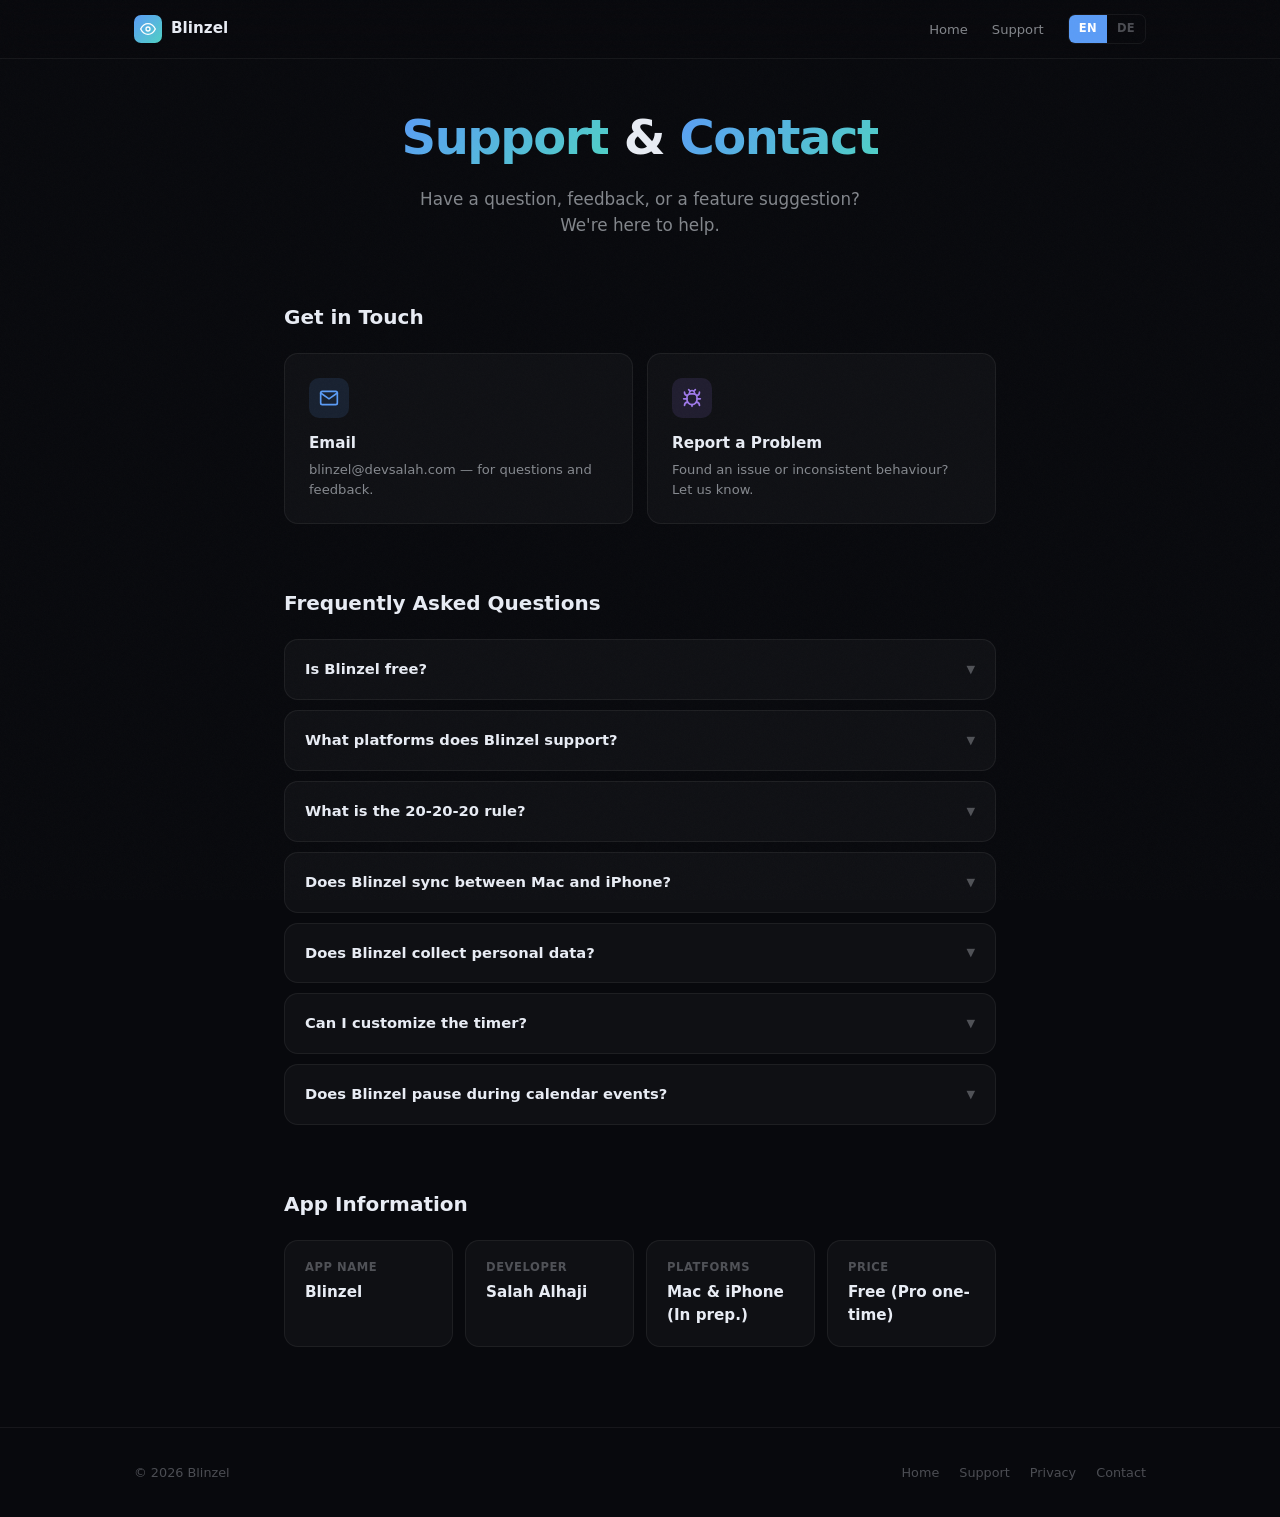
==== commit d8164fc3: "Rename landing page to Blinzel and move it to blinzel.devsalah.com - name: Blinzel / Blinzel Pro in " ====
--- a/support/index.html
+++ b/support/index.html
@@ -3,26 +3,26 @@
 <head>
     <meta charset="UTF-8">
     <meta name="viewport" content="width=device-width, initial-scale=1.0">
-    <title>Support & Contact — Amber</title>
-    <meta name="description" content="Get help with Amber - Smart Eye Break Reminders. Contact support, FAQ, and project information.">
-    <meta name="keywords" content="amber support, eye break app help, 20-20-20 rule app, contact, FAQ">
-    <link rel="canonical" href="https://amber.devsalah.com/support/">
+    <title>Support & Contact — Blinzel</title>
+    <meta name="description" content="Get help with Blinzel: Eye Break Reminder. Contact support, FAQ, and project information.">
+    <meta name="keywords" content="blinzel support, eye break app help, 20-20-20 rule app, contact, FAQ">
+    <link rel="canonical" href="https://blinzel.devsalah.com/support/">
     <meta name="robots" content="index, follow">
     <meta name="author" content="Salah Alhaji">
     <meta name="theme-color" content="#08090d">
     <link rel="icon" type="image/svg+xml" href="/favicon.svg">
 
-    <meta property="og:title" content="Support & Contact — Amber">
-    <meta property="og:description" content="Get help with Amber. FAQ, bug reports, and contact.">
+    <meta property="og:title" content="Support & Contact — Blinzel">
+    <meta property="og:description" content="Get help with Blinzel. FAQ, bug reports, and contact.">
     <meta property="og:type" content="website">
-    <meta property="og:url" content="https://amber.devsalah.com/support/">
-    <meta property="og:site_name" content="Amber">
-    <meta property="og:image" content="https://amber.devsalah.com/og-image.svg">
+    <meta property="og:url" content="https://blinzel.devsalah.com/support/">
+    <meta property="og:site_name" content="Blinzel">
+    <meta property="og:image" content="https://blinzel.devsalah.com/og-image.svg">
 
     <meta name="twitter:card" content="summary_large_image">
-    <meta name="twitter:title" content="Support & Contact — Amber">
-    <meta name="twitter:description" content="Get help with Amber. FAQ, bug reports, and contact.">
-    <meta name="twitter:image" content="https://amber.devsalah.com/og-image.svg">
+    <meta name="twitter:title" content="Support & Contact — Blinzel">
+    <meta name="twitter:description" content="Get help with Blinzel. FAQ, bug reports, and contact.">
+    <meta name="twitter:image" content="https://blinzel.devsalah.com/og-image.svg">
 
     <script type="application/ld+json">
     {
@@ -31,13 +31,13 @@
         "mainEntity": [
             {
                 "@type": "Question",
-                "name": "Is Amber free?",
-                "acceptedAnswer": { "@type": "Answer", "text": "Amber is in preparation. The base version will be free; Amber Pro is an optional one-time purchase without subscription." }
-            },
-            {
-                "@type": "Question",
-                "name": "What platforms does Amber support?",
-                "acceptedAnswer": { "@type": "Answer", "text": "Amber is in preparation for macOS (menu bar app) and iPhone (with widgets, Live Activities, and Dynamic Island)." }
+                "name": "Is Blinzel free?",
+                "acceptedAnswer": { "@type": "Answer", "text": "Blinzel is in preparation. The basics will be free, including the timer, work hours, statistics and, on the Mac, break types. Blinzel Pro is an optional one-time purchase — no subscription, no renewal." }
+            },
+            {
+                "@type": "Question",
+                "name": "What platforms does Blinzel support?",
+                "acceptedAnswer": { "@type": "Answer", "text": "Blinzel is in preparation for Mac (menu bar app) and iPhone (notifications, a Live Activity on the Lock Screen and in the Dynamic Island, and a Home Screen widget). There is no iPad version." }
             },
             {
                 "@type": "Question",
@@ -46,13 +46,13 @@
             },
             {
                 "@type": "Question",
-                "name": "Does Amber sync between Mac and iPhone?",
-                "acceptedAnswer": { "@type": "Answer", "text": "Your settings sync via iCloud. With Amber Pro, a break on one device can also show a reminder on your other device; the timers themselves are not kept in sync." }
-            },
-            {
-                "@type": "Question",
-                "name": "Does Amber collect my data?",
-                "acceptedAnswer": { "@type": "Answer", "text": "Amber needs no account. Break history stays on your device; settings are also synced via iCloud. The app sends usage statistics (Aptabase) and crash reports (self-hosted Bugsink) without name or email address." }
+                "name": "Does Blinzel sync between Mac and iPhone?",
+                "acceptedAnswer": { "@type": "Answer", "text": "Your settings sync via iCloud. With Blinzel Pro, a break on one device can also show a notification on your other devices with the same iCloud account, while Blinzel is open there. The timers run independently on each device." }
+            },
+            {
+                "@type": "Question",
+                "name": "Does Blinzel collect my data?",
+                "acceptedAnswer": { "@type": "Answer", "text": "No. Blinzel needs no account and collects no data: no analytics, no crash reporting, no ads, no tracking. Your break history and statistics stay on your device; your settings sync through your own iCloud." }
             }
         ]
     }
@@ -91,7 +91,6 @@
         }
         .contact-icon svg { width: 20px; height: 20px; }
         .ci-blue { background: rgba(91,156,246,0.12); color: var(--blue); }
-        .ci-green { background: rgba(72,187,120,0.12); color: var(--green); }
         .ci-purple { background: rgba(159,122,234,0.12); color: var(--purple); }
         .contact-card h3 { font-size: 0.95rem; font-weight: 650; margin-bottom: 4px; }
         .contact-card p { font-size: 0.82rem; color: var(--text-2); line-height: 1.5; }
@@ -144,7 +143,7 @@
             <span class="n-logo">
                 <svg viewBox="0 0 24 24" fill="none" stroke="white" stroke-width="2" stroke-linecap="round"><path d="M1 12s4-8 11-8 11 8 11 8-4 8-11 8-11-8-11-8z"/><circle cx="12" cy="12" r="3"/></svg>
             </span>
-            Amber
+            Blinzel
         </a>
         <ul class="n-links">
             <li><a href="/" data-en="Home" data-de="Startseite">Home</a></li>
@@ -167,44 +166,37 @@
 
     <h2 class="section-title v" data-en="Get in Touch" data-de="Kontaktiere uns">Get in Touch</h2>
     <div class="contact-grid">
-        <a href="mailto:eyerest@devsalah.com" class="contact-card v">
+        <a href="mailto:blinzel@devsalah.com" class="contact-card v">
             <div class="contact-icon ci-blue">
                 <svg viewBox="0 0 24 24" fill="none" stroke="currentColor" stroke-width="2" stroke-linecap="round"><path d="M4 4h16c1.1 0 2 .9 2 2v12c0 1.1-.9 2-2 2H4c-1.1 0-2-.9-2-2V6c0-1.1.9-2 2-2z"/><polyline points="22,6 12,13 2,6"/></svg>
             </div>
             <h3 data-en="Email" data-de="E-Mail">Email</h3>
-            <p data-en="eyerest@devsalah.com — for questions and feedback." data-de="eyerest@devsalah.com — für Fragen und Feedback.">eyerest@devsalah.com — for questions and feedback.</p>
+            <p data-en="blinzel@devsalah.com — for questions and feedback." data-de="blinzel@devsalah.com — für Fragen und Feedback.">blinzel@devsalah.com — for questions and feedback.</p>
         </a>
-        <a href="mailto:eyerest@devsalah.com?subject=Bug%20Report%20-%20Amber" class="contact-card v">
+        <a href="mailto:blinzel@devsalah.com?subject=Bug%20Report%20-%20Blinzel" class="contact-card v">
             <div class="contact-icon ci-purple">
                 <svg viewBox="0 0 24 24" fill="none" stroke="currentColor" stroke-width="2" stroke-linecap="round"><path d="M8 2l1.88 1.88"/><path d="M14.12 3.88L16 2"/><path d="M9 7.13v-1a3.003 3.003 0 116 0v1"/><path d="M12 20c-3.3 0-6-2.7-6-6v-3a4 4 0 014-4h4a4 4 0 014 4v3c0 3.3-2.7 6-6 6"/><path d="M12 20v2"/><path d="M6.53 9C4.6 8.8 3 7.1 3 5"/><path d="M6 13H2"/><path d="M3 21c0-2.1 1.7-3.9 3.8-4"/><path d="M20.97 5c0 2.1-1.6 3.8-3.5 4"/><path d="M22 13h-4"/><path d="M17.2 17c2.1.1 3.8 1.9 3.8 4"/></svg>
             </div>
             <h3 data-en="Report a Problem" data-de="Problem melden">Report a Problem</h3>
             <p data-en="Found an issue or inconsistent behaviour? Let us know." data-de="Problem oder Fehler gefunden? Gib uns Bescheid.">Found an issue or inconsistent behaviour? Let us know.</p>
         </a>
-        <a href="/#waitlist" class="contact-card v">
-            <div class="contact-icon ci-green">
-                <svg viewBox="0 0 24 24" fill="none" stroke="currentColor" stroke-width="2" stroke-linecap="round"><path d="M18 8A6 6 0 0 0 6 8c0 7-3 9-3 9h18s-3-2-3-9"></path><path d="M13.73 21a2 2 0 0 1-3.46 0"></path></svg>
-            </div>
-            <h3 data-en="Waitlist &amp; Launch" data-de="Warteliste &amp; Start">Waitlist &amp; Launch</h3>
-            <p data-en="Get notified as soon as Amber is released for Mac &amp; iPhone." data-de="Werde benachrichtigt, sobald Amber für Mac und iPhone verfügbar ist.">Get notified as soon as Amber is released for Mac &amp; iPhone.</p>
-        </a>
     </div>
 
     <h2 class="section-title v" data-en="Frequently Asked Questions" data-de="Häufig gestellte Fragen">Frequently Asked Questions</h2>
     <div class="faq-list">
         <div class="faq-item">
             <button class="faq-q" onclick="this.parentElement.classList.toggle('open')">
-                <span data-en="Is Amber free?" data-de="Ist Amber kostenlos?">Is Amber free?</span>
-                <span class="faq-chev">&#9660;</span>
-            </button>
-            <div class="faq-a"><div class="faq-a-inner" data-en="Yes. The base version is free and includes the timer, break types and work hours. Amber Pro is an optional one-time purchase — no subscription." data-de="Ja. Die Basisversion ist kostenlos und enthält Timer, Pausenarten und Arbeitszeiten. Amber Pro ist ein optionaler Einmalkauf – kein Abo.">Yes. The base version is free and includes the timer, break types and work hours. Amber Pro is an optional one-time purchase — no subscription.</div></div>
-        </div>
-        <div class="faq-item">
-            <button class="faq-q" onclick="this.parentElement.classList.toggle('open')">
-                <span data-en="What platforms does Amber support?" data-de="Welche Plattformen unterstützt Amber?">What platforms does Amber support?</span>
-                <span class="faq-chev">&#9660;</span>
-            </button>
-            <div class="faq-a"><div class="faq-a-inner" data-en="Amber is in preparation for macOS (menu bar application) and iPhone (with widgets, Live Activities, and Dynamic Island)." data-de="Amber ist für macOS (Menüleisten-App) und iPhone (mit Widgets, Live Activities und Dynamic Island) in Vorbereitung.">Amber is in preparation for macOS (menu bar application) and iPhone (with widgets, Live Activities, and Dynamic Island).</div></div>
+                <span data-en="Is Blinzel free?" data-de="Ist Blinzel kostenlos?">Is Blinzel free?</span>
+                <span class="faq-chev">&#9660;</span>
+            </button>
+            <div class="faq-a"><div class="faq-a-inner" data-en="Yes. The basics are free, including the timer, work hours, statistics and, on the Mac, break types. Blinzel Pro is an optional one-time purchase — no subscription, no renewal." data-de="Ja. Die Grundfunktionen sind kostenlos, darunter Timer, Arbeitszeiten, Statistik und auf dem Mac die Pausenarten. Blinzel Pro ist ein optionaler einmaliger Kauf – kein Abo, keine Verlängerung.">Yes. The basics are free, including the timer, work hours, statistics and, on the Mac, break types. Blinzel Pro is an optional one-time purchase — no subscription, no renewal.</div></div>
+        </div>
+        <div class="faq-item">
+            <button class="faq-q" onclick="this.parentElement.classList.toggle('open')">
+                <span data-en="What platforms does Blinzel support?" data-de="Welche Plattformen unterstützt Blinzel?">What platforms does Blinzel support?</span>
+                <span class="faq-chev">&#9660;</span>
+            </button>
+            <div class="faq-a"><div class="faq-a-inner" data-en="Blinzel is in preparation for Mac (menu bar app) and iPhone (notifications, a Live Activity on the Lock Screen and in the Dynamic Island, and a Home Screen widget). There is no iPad version." data-de="Blinzel ist für Mac (Menüleisten-App) und iPhone (Mitteilungen, Live Activity auf dem Sperrbildschirm und in der Dynamic Island, Widget auf dem Home-Bildschirm) in Vorbereitung. Eine iPad-Version gibt es nicht.">Blinzel is in preparation for Mac (menu bar app) and iPhone (notifications, a Live Activity on the Lock Screen and in the Dynamic Island, and a Home Screen widget). There is no iPad version.</div></div>
         </div>
         <div class="faq-item">
             <button class="faq-q" onclick="this.parentElement.classList.toggle('open')">
@@ -215,31 +207,31 @@
         </div>
         <div class="faq-item">
             <button class="faq-q" onclick="this.parentElement.classList.toggle('open')">
-                <span data-en="Does Amber sync between Mac and iPhone?" data-de="Synchronisiert Amber zwischen Mac und iPhone?">Does Amber sync between Mac and iPhone?</span>
-                <span class="faq-chev">&#9660;</span>
-            </button>
-            <div class="faq-a"><div class="faq-a-inner" data-en="Your settings sync between Mac and iPhone via iCloud — no account needed, just your Apple ID. With Amber Pro, a break on one device can also show a reminder on your other device. The timers themselves are not kept in sync." data-de="Deine Einstellungen werden über iCloud zwischen Mac und iPhone synchronisiert – ohne Konto, nur mit deiner Apple ID. Mit Amber Pro kann eine Pause auf einem Gerät zusätzlich eine Erinnerung auf deinem anderen Gerät anzeigen. Die Timer selbst laufen nicht synchron.">Your settings sync between Mac and iPhone via iCloud — no account needed, just your Apple ID. With Amber Pro, a break on one device can also show a reminder on your other device. The timers themselves are not kept in sync.</div></div>
-        </div>
-        <div class="faq-item">
-            <button class="faq-q" onclick="this.parentElement.classList.toggle('open')">
-                <span data-en="Does Amber collect personal data?" data-de="Sammelt Amber persönliche Daten?">Does Amber collect personal data?</span>
-                <span class="faq-chev">&#9660;</span>
-            </button>
-            <div class="faq-a"><div class="faq-a-inner" data-en="Amber needs no account. Your break history stays on your device; settings are also synced via your iCloud. The app sends usage statistics (Aptabase) and crash reports (our own Bugsink server) without your name or email address. See our <a href='/privacy.html'>Privacy Policy</a> for details." data-de="Amber braucht kein Konto. Dein Pausenverlauf bleibt auf deinem Gerät; Einstellungen werden zusätzlich über deine iCloud synchronisiert. Die App sendet Nutzungsstatistiken (Aptabase) und Absturzberichte (unser eigener Bugsink-Server) ohne deinen Namen oder deine E-Mail-Adresse. Details findest du in unserer <a href='/privacy.html'>Datenschutzerklärung</a>.">Amber needs no account. Your break history stays on your device; settings are also synced via your iCloud. The app sends usage statistics (Aptabase) and crash reports (our own Bugsink server) without your name or email address. See our <a href='/privacy.html'>Privacy Policy</a> for details.</div></div>
+                <span data-en="Does Blinzel sync between Mac and iPhone?" data-de="Synchronisiert Blinzel zwischen Mac und iPhone?">Does Blinzel sync between Mac and iPhone?</span>
+                <span class="faq-chev">&#9660;</span>
+            </button>
+            <div class="faq-a"><div class="faq-a-inner" data-en="Your settings sync between Mac and iPhone via iCloud — no account needed, just your Apple ID. With Blinzel Pro, a break on one device can also show a notification on your other devices with the same iCloud account, while Blinzel is open there. The timers run independently on each device." data-de="Deine Einstellungen werden über iCloud zwischen Mac und iPhone synchronisiert – ohne Konto, nur mit deiner Apple ID. Mit Blinzel Pro kann eine Pause auf einem Gerät zusätzlich eine Mitteilung auf deinen anderen Geräten mit demselben iCloud-Konto anzeigen, sofern Blinzel dort geöffnet ist. Die Timer laufen auf jedem Gerät für sich.">Your settings sync between Mac and iPhone via iCloud — no account needed, just your Apple ID. With Blinzel Pro, a break on one device can also show a notification on your other devices with the same iCloud account, while Blinzel is open there. The timers run independently on each device.</div></div>
+        </div>
+        <div class="faq-item">
+            <button class="faq-q" onclick="this.parentElement.classList.toggle('open')">
+                <span data-en="Does Blinzel collect personal data?" data-de="Sammelt Blinzel persönliche Daten?">Does Blinzel collect personal data?</span>
+                <span class="faq-chev">&#9660;</span>
+            </button>
+            <div class="faq-a"><div class="faq-a-inner" data-en="No. Blinzel needs no account and collects no data: no analytics, no crash reporting, no ads, no tracking. Your break history and statistics stay on your device; your settings sync through your own iCloud. See our <a href='/privacy.html'>Privacy Policy</a> for details." data-de="Nein. Blinzel braucht kein Konto und erfasst keine Daten: keine Analyse, keine Absturzberichte, keine Werbung, kein Tracking. Pausenverlauf und Statistik bleiben auf deinem Gerät; deine Einstellungen werden über dein eigenes iCloud synchronisiert. Details findest du in unserer <a href='/privacy.html'>Datenschutzerklärung</a>.">No. Blinzel needs no account and collects no data: no analytics, no crash reporting, no ads, no tracking. Your break history and statistics stay on your device; your settings sync through your own iCloud. See our <a href='/privacy.html'>Privacy Policy</a> for details.</div></div>
         </div>
         <div class="faq-item">
             <button class="faq-q" onclick="this.parentElement.classList.toggle('open')">
                 <span data-en="Can I customize the timer?" data-de="Kann ich den Timer anpassen?">Can I customize the timer?</span>
                 <span class="faq-chev">&#9660;</span>
             </button>
-            <div class="faq-a"><div class="faq-a-inner" data-en="Yes! You can set work intervals from 1 to 60 minutes and rest periods from 5 to 120 seconds. The default follows the 20-20-20 rule." data-de="Ja! Du kannst Arbeitsintervalle von 1 bis 60 Minuten und Pausen von 5 bis 120 Sekunden einstellen. Standardmäßig ist die 20-20-20-Regel voreingestellt.">Yes! You can set work intervals from 1 to 60 minutes and rest periods from 5 to 120 seconds. The default follows the 20-20-20 rule.</div></div>
-        </div>
-        <div class="faq-item">
-            <button class="faq-q" onclick="this.parentElement.classList.toggle('open')">
-                <span data-en="Does Amber pause during calendar events?" data-de="Pausiert Amber bei Kalenderterminen?">Does Amber pause during calendar events?</span>
-                <span class="faq-chev">&#9660;</span>
-            </button>
-            <div class="faq-a"><div class="faq-a-inner" data-en="With Amber Pro you can turn on the calendar rule: if your calendar shows an event in progress when a break is due, Amber skips that break. The calendar is only read on your device; Amber does not guess meetings from running apps." data-de="Mit Amber Pro kannst du die Kalender-Regel einschalten: Läuft laut Kalender gerade ein Termin, wenn eine Pause fällig ist, überspringt Amber diese Pause. Der Kalender wird nur auf deinem Gerät gelesen; Amber errät keine Besprechungen anhand laufender Programme.">With Amber Pro you can turn on the calendar rule: if your calendar shows an event in progress when a break is due, Amber skips that break. The calendar is only read on your device; Amber does not guess meetings from running apps.</div></div>
+            <div class="faq-a"><div class="faq-a-inner" data-en="Yes! You can set work intervals from 1 to 60 minutes and rest periods from 5 to 120 seconds. The default follows the 20-20-20 rule. With work hours, you only get reminders on the days and at the times you choose." data-de="Ja! Du kannst Arbeitsintervalle von 1 bis 60 Minuten und Pausen von 5 bis 120 Sekunden einstellen. Standardmäßig ist die 20-20-20-Regel voreingestellt. Mit den Arbeitszeiten bekommst du Erinnerungen nur an gewählten Tagen und zu gewählten Uhrzeiten.">Yes! You can set work intervals from 1 to 60 minutes and rest periods from 5 to 120 seconds. The default follows the 20-20-20 rule. With work hours, you only get reminders on the days and at the times you choose.</div></div>
+        </div>
+        <div class="faq-item">
+            <button class="faq-q" onclick="this.parentElement.classList.toggle('open')">
+                <span data-en="Does Blinzel pause during calendar events?" data-de="Pausiert Blinzel bei Kalenderterminen?">Does Blinzel pause during calendar events?</span>
+                <span class="faq-chev">&#9660;</span>
+            </button>
+            <div class="faq-a"><div class="faq-a-inner" data-en="With Blinzel Pro you can turn on the calendar rule: if your calendar shows an event in progress when a break is due, Blinzel skips that break. The calendar is only read on your device; Blinzel does not guess meetings from running apps." data-de="Mit Blinzel Pro kannst du die Kalender-Regel einschalten: Läuft laut Kalender gerade ein Termin, wenn eine Pause fällig ist, überspringt Blinzel diese Pause. Der Kalender wird nur auf deinem Gerät gelesen; Blinzel errät keine Besprechungen anhand laufender Programme.">With Blinzel Pro you can turn on the calendar rule: if your calendar shows an event in progress when a break is due, Blinzel skips that break. The calendar is only read on your device; Blinzel does not guess meetings from running apps.</div></div>
         </div>
     </div>
 
@@ -247,7 +239,7 @@
     <div class="info-grid">
         <div class="info-item v">
             <div class="info-label" data-en="App Name" data-de="App-Name">App Name</div>
-            <div class="info-value">Amber</div>
+            <div class="info-value">Blinzel</div>
         </div>
         <div class="info-item v">
             <div class="info-label">Developer</div>
@@ -266,12 +258,12 @@
 
 <footer>
     <div class="w">
-        <span class="f-left">&copy; 2026 Amber</span>
+        <span class="f-left">&copy; 2026 Blinzel</span>
         <ul class="f-links">
             <li><a href="/" data-en="Home" data-de="Startseite">Home</a></li>
             <li><a href="/support" data-en="Support" data-de="Support">Support</a></li>
             <li><a href="/privacy.html" data-en="Privacy" data-de="Datenschutz">Privacy</a></li>
-            <li><a href="mailto:eyerest@devsalah.com" data-en="Contact" data-de="Kontakt">Contact</a></li>
+            <li><a href="mailto:blinzel@devsalah.com" data-en="Contact" data-de="Kontakt">Contact</a></li>
         </ul>
     </div>
 </footer>
--- a/style.css
+++ b/style.css
@@ -471,87 +471,3 @@
     .hero h1 { font-size: 2.2rem; }
     .hero-visual { margin-top: 48px; }
 }
-
-/* ===== Waitlist Section ===== */
-.waitlist-section {
-    text-align: center;
-    padding: 80px 0;
-    background: var(--bg-2);
-    border-top: 1px solid var(--border);
-    border-bottom: 1px solid var(--border);
-    position: relative;
-    overflow: hidden;
-}
-.waitlist-section::before {
-    content: ''; position: absolute;
-    top: -100px; left: 50%; transform: translateX(-50%);
-    width: 400px; height: 300px;
-    background: radial-gradient(circle, rgba(91,156,246,0.06), transparent 70%);
-    pointer-events: none;
-}
-.waitlist-section .w { position: relative; z-index: 1; }
-.waitlist-section h2 {
-    font-size: clamp(1.8rem, 4vw, 2.4rem);
-    font-weight: 750;
-    letter-spacing: -0.02em;
-    margin-bottom: 12px;
-    color: var(--text);
-}
-.waitlist-section p {
-    color: var(--text-2);
-    max-width: 500px;
-    margin: 0 auto 28px;
-    line-height: 1.6;
-    font-size: 0.95rem;
-}
-#waitlist-form {
-    display: flex;
-    justify-content: center;
-    gap: 12px;
-    flex-wrap: wrap;
-    max-width: 440px;
-    margin: 0 auto;
-}
-#waitlist-form input[type="email"] {
-    flex: 1 1 200px;
-    min-width: 0;
-    max-width: 100%;
-    padding: 12px 18px;
-    border: 1px solid var(--border);
-    background: var(--bg-card);
-    color: var(--text);
-    border-radius: 10px;
-    font-size: 0.9rem;
-    transition: border-color .2s;
-}
-#waitlist-form input[type="email"]:focus {
-    outline: none;
-    border-color: var(--blue);
-}
-#waitlist-form button {
-    padding: 12px 24px;
-    background: linear-gradient(135deg, var(--blue), var(--cyan));
-    color: #fff;
-    border: none;
-    border-radius: 10px;
-    font-size: 0.88rem;
-    font-weight: 600;
-    cursor: pointer;
-    box-shadow: 0 4px 20px rgba(91,156,246,0.25);
-    transition: transform .2s, box-shadow .2s;
-}
-#waitlist-form button:hover {
-    transform: translateY(-1px);
-    box-shadow: 0 6px 28px rgba(91,156,246,0.35);
-}
-.waitlist-section .waitlist-note {
-    margin: 16px auto 0;
-    font-size: 0.8rem;
-}
-.waitlist-note a { color: var(--cyan); }
-#waitlist-message {
-    margin-top: 18px;
-    font-size: 0.9rem;
-    font-weight: 600;
-    color: var(--text);
-}
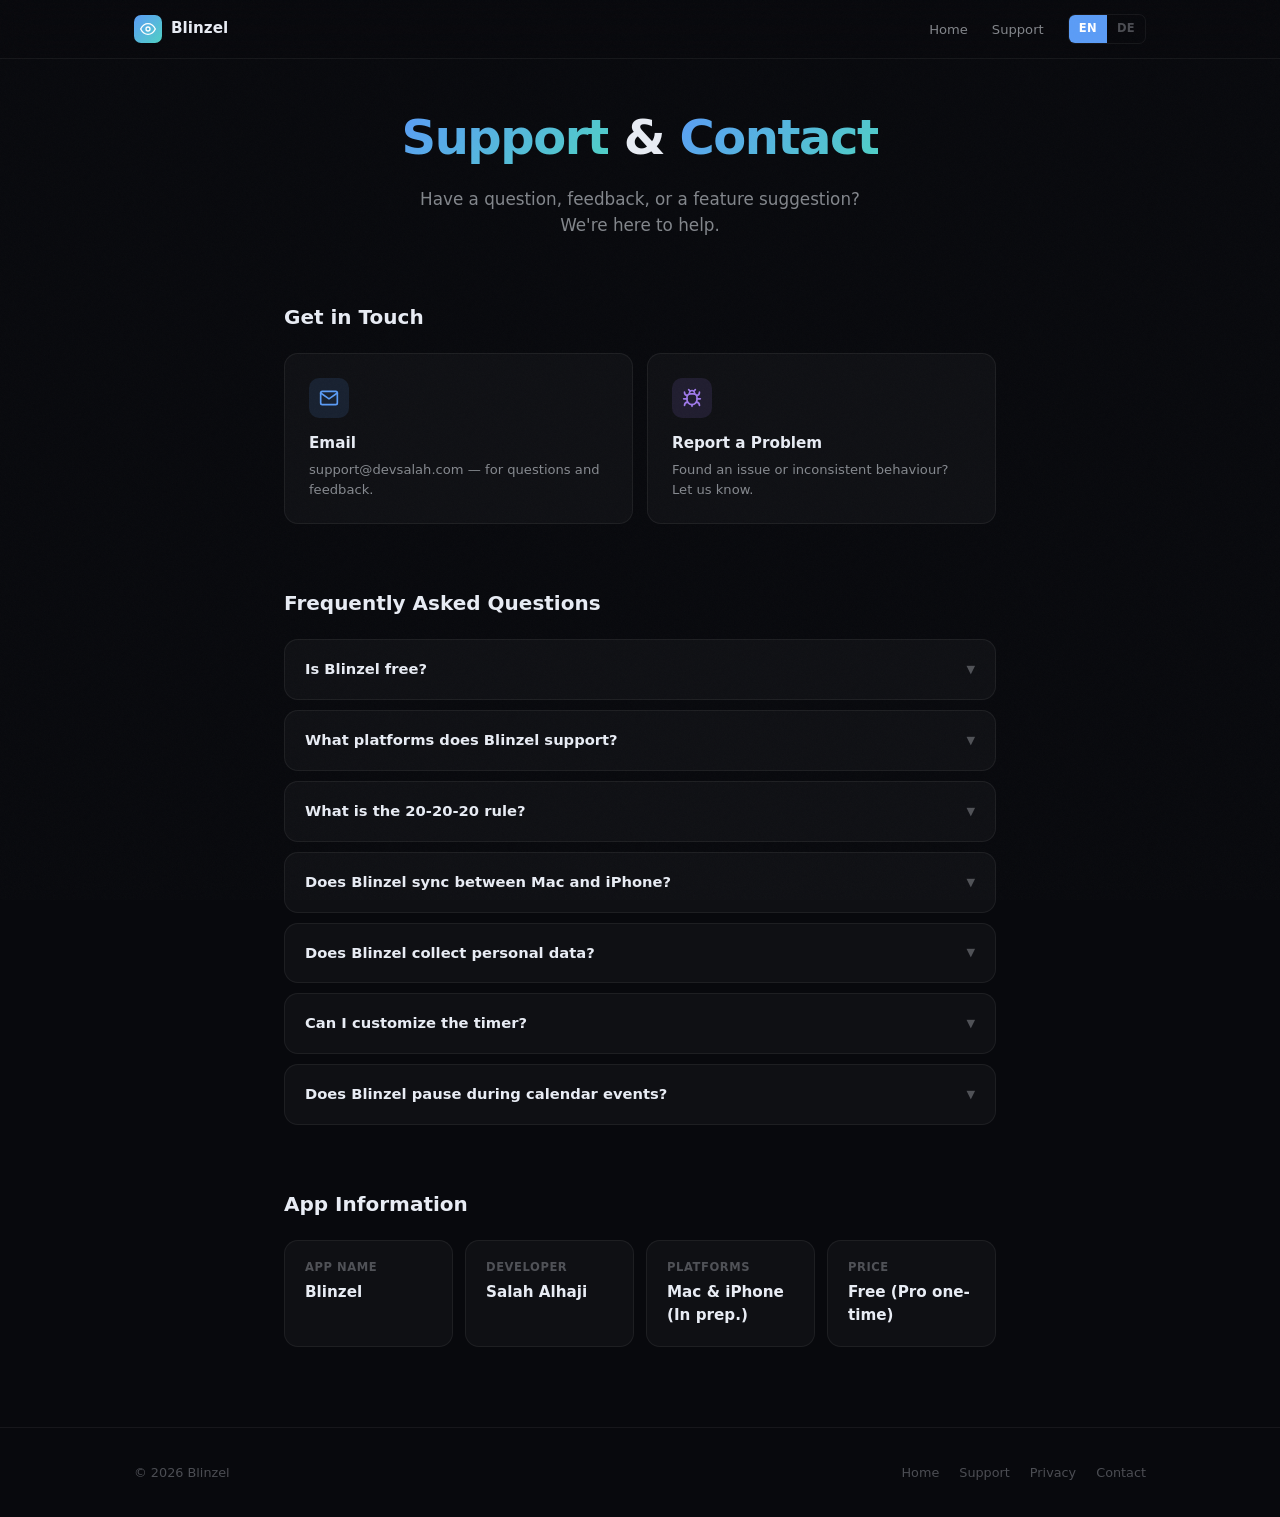
==== commit 03862b3f: "Keep amber.devsalah.com and the support address until the new domain is set up blinzel.devsalah.com " ====
--- a/support/index.html
+++ b/support/index.html
@@ -6,7 +6,7 @@
     <title>Support & Contact — Blinzel</title>
     <meta name="description" content="Get help with Blinzel: Eye Break Reminder. Contact support, FAQ, and project information.">
     <meta name="keywords" content="blinzel support, eye break app help, 20-20-20 rule app, contact, FAQ">
-    <link rel="canonical" href="https://blinzel.devsalah.com/support/">
+    <link rel="canonical" href="https://amber.devsalah.com/support/">
     <meta name="robots" content="index, follow">
     <meta name="author" content="Salah Alhaji">
     <meta name="theme-color" content="#08090d">
@@ -15,14 +15,14 @@
     <meta property="og:title" content="Support & Contact — Blinzel">
     <meta property="og:description" content="Get help with Blinzel. FAQ, bug reports, and contact.">
     <meta property="og:type" content="website">
-    <meta property="og:url" content="https://blinzel.devsalah.com/support/">
+    <meta property="og:url" content="https://amber.devsalah.com/support/">
     <meta property="og:site_name" content="Blinzel">
-    <meta property="og:image" content="https://blinzel.devsalah.com/og-image.svg">
+    <meta property="og:image" content="https://amber.devsalah.com/og-image.svg">
 
     <meta name="twitter:card" content="summary_large_image">
     <meta name="twitter:title" content="Support & Contact — Blinzel">
     <meta name="twitter:description" content="Get help with Blinzel. FAQ, bug reports, and contact.">
-    <meta name="twitter:image" content="https://blinzel.devsalah.com/og-image.svg">
+    <meta name="twitter:image" content="https://amber.devsalah.com/og-image.svg">
 
     <script type="application/ld+json">
     {
@@ -166,14 +166,14 @@
 
     <h2 class="section-title v" data-en="Get in Touch" data-de="Kontaktiere uns">Get in Touch</h2>
     <div class="contact-grid">
-        <a href="mailto:blinzel@devsalah.com" class="contact-card v">
+        <a href="mailto:support@devsalah.com" class="contact-card v">
             <div class="contact-icon ci-blue">
                 <svg viewBox="0 0 24 24" fill="none" stroke="currentColor" stroke-width="2" stroke-linecap="round"><path d="M4 4h16c1.1 0 2 .9 2 2v12c0 1.1-.9 2-2 2H4c-1.1 0-2-.9-2-2V6c0-1.1.9-2 2-2z"/><polyline points="22,6 12,13 2,6"/></svg>
             </div>
             <h3 data-en="Email" data-de="E-Mail">Email</h3>
-            <p data-en="blinzel@devsalah.com — for questions and feedback." data-de="blinzel@devsalah.com — für Fragen und Feedback.">blinzel@devsalah.com — for questions and feedback.</p>
+            <p data-en="support@devsalah.com — for questions and feedback." data-de="support@devsalah.com — für Fragen und Feedback.">support@devsalah.com — for questions and feedback.</p>
         </a>
-        <a href="mailto:blinzel@devsalah.com?subject=Bug%20Report%20-%20Blinzel" class="contact-card v">
+        <a href="mailto:support@devsalah.com?subject=Bug%20Report%20-%20Blinzel" class="contact-card v">
             <div class="contact-icon ci-purple">
                 <svg viewBox="0 0 24 24" fill="none" stroke="currentColor" stroke-width="2" stroke-linecap="round"><path d="M8 2l1.88 1.88"/><path d="M14.12 3.88L16 2"/><path d="M9 7.13v-1a3.003 3.003 0 116 0v1"/><path d="M12 20c-3.3 0-6-2.7-6-6v-3a4 4 0 014-4h4a4 4 0 014 4v3c0 3.3-2.7 6-6 6"/><path d="M12 20v2"/><path d="M6.53 9C4.6 8.8 3 7.1 3 5"/><path d="M6 13H2"/><path d="M3 21c0-2.1 1.7-3.9 3.8-4"/><path d="M20.97 5c0 2.1-1.6 3.8-3.5 4"/><path d="M22 13h-4"/><path d="M17.2 17c2.1.1 3.8 1.9 3.8 4"/></svg>
             </div>
@@ -263,7 +263,7 @@
             <li><a href="/" data-en="Home" data-de="Startseite">Home</a></li>
             <li><a href="/support" data-en="Support" data-de="Support">Support</a></li>
             <li><a href="/privacy.html" data-en="Privacy" data-de="Datenschutz">Privacy</a></li>
-            <li><a href="mailto:blinzel@devsalah.com" data-en="Contact" data-de="Kontakt">Contact</a></li>
+            <li><a href="mailto:support@devsalah.com" data-en="Contact" data-de="Kontakt">Contact</a></li>
         </ul>
     </div>
 </footer>
